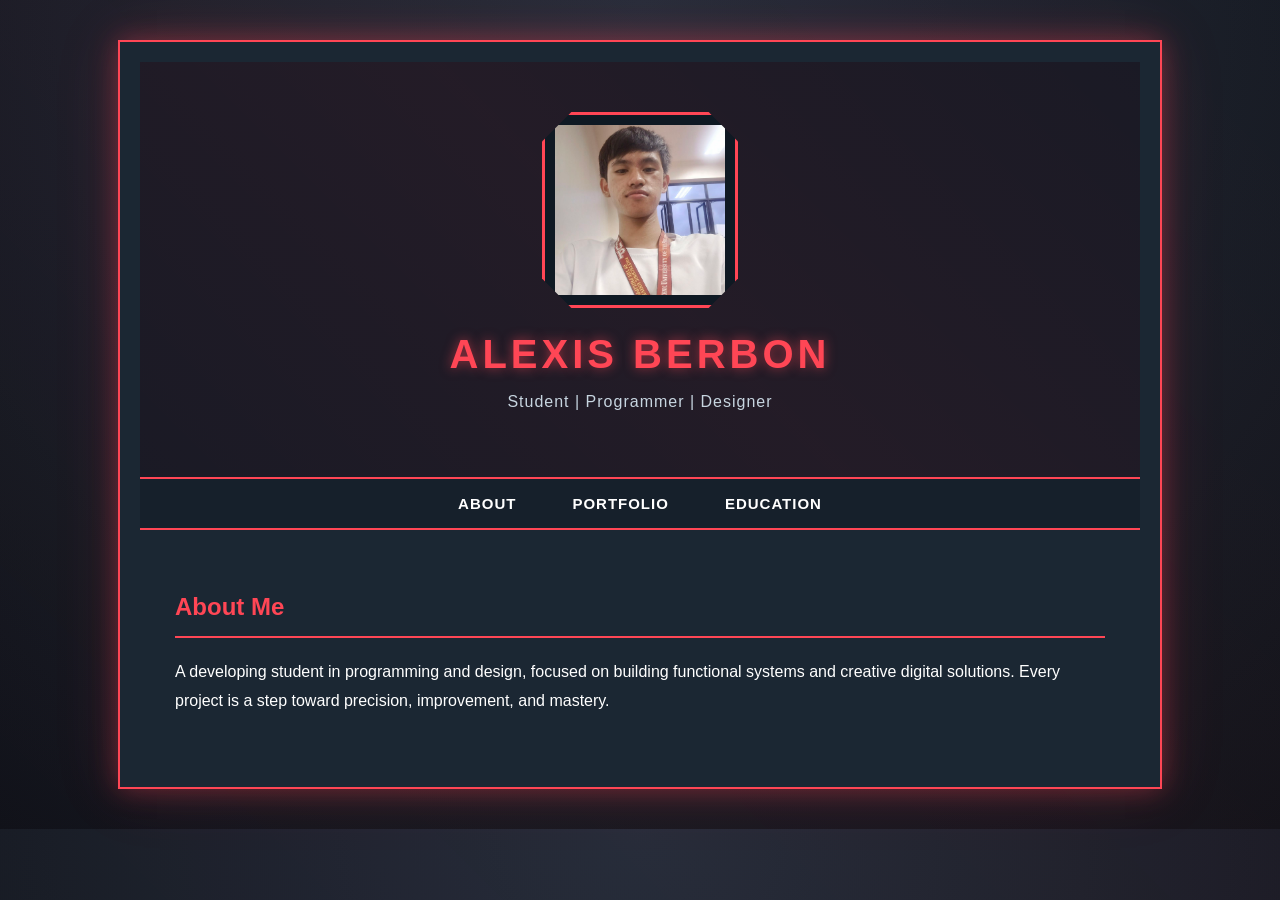
==== index.html @ 6db06ac8 "commit" ====
<!DOCTYPE html>
<html lang="en">

<head>
    <meta charset="UTF-8">
    <meta name="viewport" content="width=device-width, initial-scale=1">
    <title>Portfolio</title>
    <link rel="stylesheet" href="/css/style.css">
</head>

<body>

    <div class="container">

        <header>
            <img src="content/profile.jpg" alt="Profile Picture" class="profile-pic">
            <h1>Alexis Berbon</h1>
            <p>Student | Programmer | Designer</p>
        </header>

        <div class="tabs">
            <button onclick="showSection('about')">About</button>
            <button onclick="showSection('portfolio')">Portfolio</button>
            <button onclick="showSection('education')">Education</button>
        </div>

        <div id="about" class="section active">
            <h2>About Me</h2>
            <p>
                A developing student in programming and design,
                focused on building functional systems and creative digital solutions.
                Every project is a step toward precision, improvement, and mastery.
            </p>
        </div>

       <div id="portfolio" class="section">
<div id="portfolio">
    <h2>Portfolio</h2>

    <div class="card">
        <p>Current Project: Assignment 02</p>
        <a href="A02/index.html" class="portfolio-btn">View Project</a>
    </div> 

    <div class="card">
        <p>Current Project: Midterm</p>
        <a href="Midterm/index.html" class="portfolio-btn">View Project</a>
    </div>
</div>
        <div id="education" class="section">
            <h2>Education</h2>
            <p>
                Currently pursuing studies in Information Technology,
                developing technical knowledge in programming,
                systems design, and digital problem-solving through continuous academic training.
            </p>
        </div>

    </div>

    <script>
        function showSection(sectionId) {
            const sections = document.querySelectorAll('.section');
            sections.forEach(section => section.classList.remove('active'));
            document.getElementById(sectionId).classList.add('active');
        }
    </script>

</body>

</html>
---- css/style.css ----
/* Base Page */
body {
    margin: 0;
    background: radial-gradient(circle at top, #1f2c3a, #0b1118);
    font-family: Arial, sans-serif;
    color: white;
}

/* Animated Background Glow */
body::before {
    content: "";
    position: fixed;
    top: -50%;
    left: -50%;
    width: 200%;
    height: 200%;
    background: linear-gradient(
        45deg,
        transparent,
        rgba(255,70,85,0.05),
        transparent
    );
    animation: bgmove 15s linear infinite;
    z-index: -1;
}

@keyframes bgmove {
    0% { transform: rotate(0deg); }
    100% { transform: rotate(360deg); }
}

/* Main Container */
.container {
    width: 100%;
    max-width: 1000px;
    margin: 40px auto;
    padding: 20px;
    background: #1b2733;
    border: 2px solid #ff4655;
    box-shadow:
        0 0 25px rgba(255,70,85,0.35),
        0 0 60px rgba(255,70,85,0.15);
    position: relative;
}

/* Header */
header {
    text-align: center;
    padding: 50px 20px;
    background: #111823;
    border-bottom: 2px solid #ff4655;
    position: relative;
    overflow: hidden;
}

/* Animated Header Effect */
header::before {
    content: "";
    position: absolute;
    width: 200%;
    height: 200%;
    top: -50%;
    left: -50%;
    background: linear-gradient(
        45deg,
        transparent,
        rgba(255,70,85,0.08),
        transparent
    );
    animation: movebg 6s linear infinite;
}

@keyframes movebg {
    0% { transform: rotate(0deg); }
    100% { transform: rotate(360deg); }
}

/* Profile Image */
header img {
    width: 170px;
    height: 170px;
    object-fit: cover;
    padding: 10px;
    background: #0f1923;
    border: 3px solid #ff4655;
    box-shadow:
        0 0 20px rgba(255,70,85,0.7),
        0 0 40px rgba(255,70,85,0.35);
    clip-path: polygon(
        15% 0%, 85% 0%,
        100% 15%, 100% 85%,
        85% 100%, 15% 100%,
        0% 85%, 0% 15%
    );
    transition: 0.4s ease;
    position: relative;
    z-index: 2;
}

header img:hover {
    transform: scale(1.08);
    box-shadow:
        0 0 30px rgba(255,70,85,0.9),
        0 0 60px rgba(255,70,85,0.5);
}

/* Title */
header h1 {
    margin: 20px 0 8px;
    font-size: 2.5rem;
    letter-spacing: 4px;
    color: #ff4655;
    text-transform: uppercase;
    text-shadow: 0 0 12px rgba(255,70,85,0.6);
    position: relative;
    z-index: 2;
}

/* Subtitle */
header p {
    color: #c7d5e0;
    letter-spacing: 1px;
    font-size: 1rem;
    position: relative;
    z-index: 2;
}

/* Tabs */
.tabs {
    display: flex;
    justify-content: center;
    background: #16202b;
    border-bottom: 2px solid #ff4655;
}

.tabs button {
    background: none;
    border: none;
    color: white;
    padding: 16px 28px;
    cursor: pointer;
    font-size: 15px;
    text-transform: uppercase;
    letter-spacing: 1px;
    transition: 0.3s;
    position: relative;
}

.tabs button:hover {
    background: #ff4655;
    color: white;
}

/* Tab underline animation */
.tabs button::after {
    content: "";
    position: absolute;
    bottom: 0;
    left: 50%;
    width: 0%;
    height: 2px;
    background: white;
    transition: 0.3s;
}

.tabs button:hover::after {
    width: 100%;
    left: 0;
}

/* Sections */
.section {
    display: none;
    padding: 35px;
    line-height: 1.8;
}

.section.active {
    display: block;
}

/* Headings */
h2 {
    color: #ff4655;
    border-bottom: 2px solid #ff4655;
    padding-bottom: 8px;
    margin-bottom: 20px;
}

/* Lists */
ul {
    line-height: 2;
}

/* Cards */
.card {
    background: #16202b;
    border-left: 4px solid #ff4655;
    padding: 15px;
    margin-bottom: 15px;
    box-shadow: 0 0 12px rgba(255,70,85,0.15);
    transition: 0.3s;
}

.card:hover {
    transform: translateY(-3px);
    box-shadow: 0 0 18px rgba(255,70,85,0.35);
}

/* Buttons */
button {
    font-weight: bold;
}
/* Portfolio Link Button */
.portfolio-btn {
    display: inline-block;
    margin-top: 20px;
    padding: 12px 24px;
    background: #ff4655;
    color: white;
    text-decoration: none;
    text-transform: uppercase;
    font-weight: bold;
    letter-spacing: 2px;
    border: 1px solid white;
    transition: 0.3s;
}

.portfolio-btn:hover {
    background: #0f1923;
    color: #ff4655;
    box-shadow: 0 0 15px rgba(255,70,85,0.8);
}
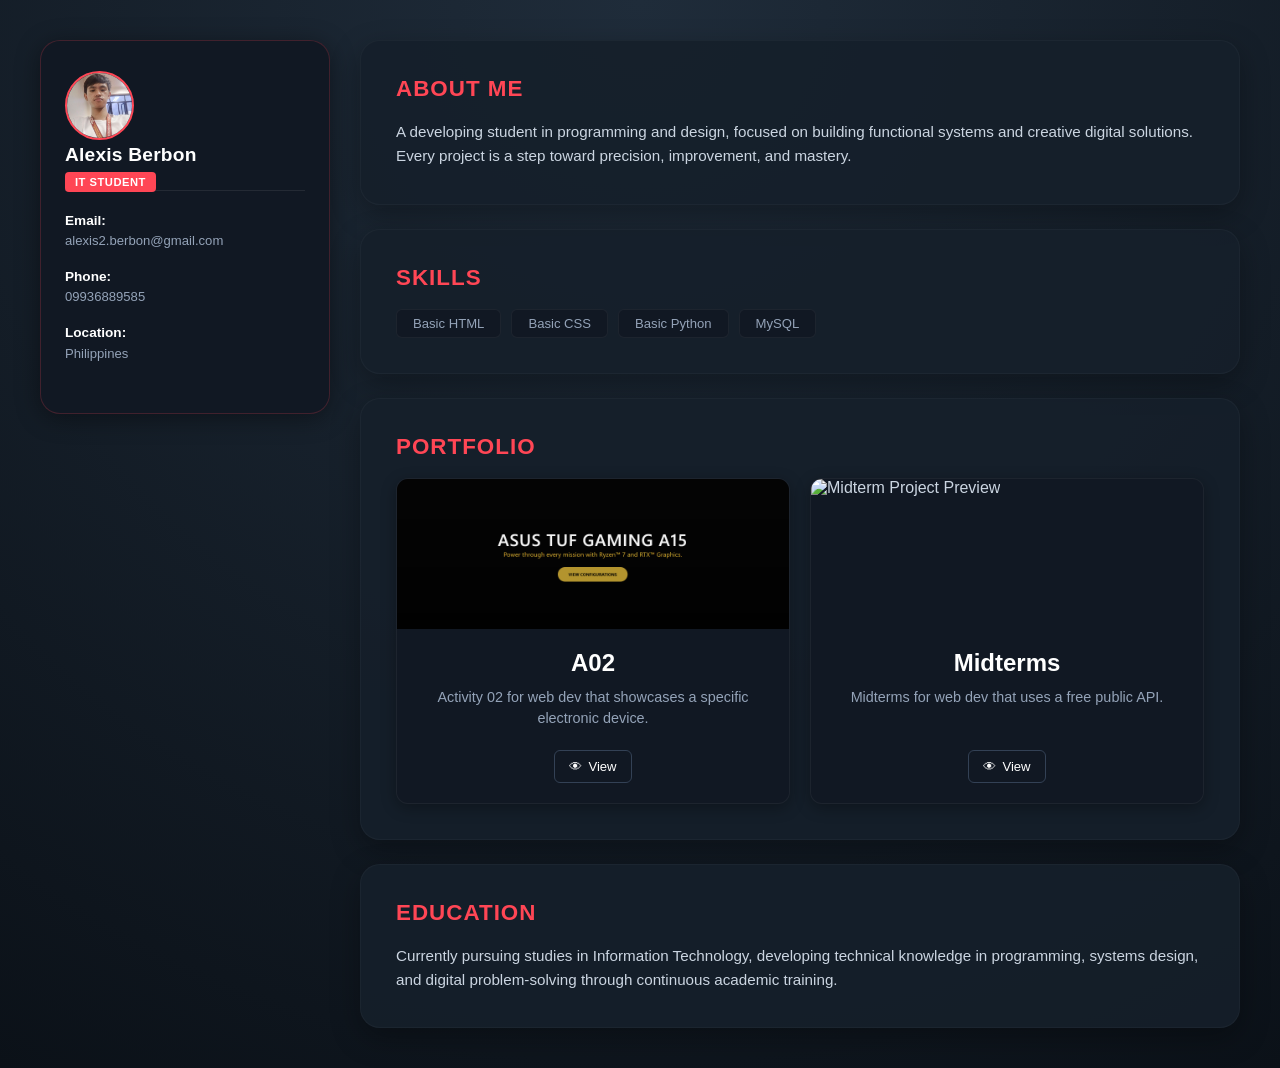
==== commit a09243a0: "update" ====
--- a/index.html
+++ b/index.html
@@ -4,8 +4,8 @@
 <head>
     <meta charset="UTF-8">
     <meta name="viewport" content="width=device-width, initial-scale=1">
-    <title>Portfolio</title>
-    <link rel="stylesheet" href="/css/style.css">
+    <title>Portfolio - Alexis Berbon</title>
+    <link rel="stylesheet" href="css/style.css">
 </head>
 
 <body>
@@ -14,58 +14,100 @@
 
         <header>
             <img src="content/profile.jpg" alt="Profile Picture" class="profile-pic">
-            <h1>Alexis Berbon</h1>
-            <p>Student | Programmer | Designer</p>
+
+            <div class="profile-details">
+                <h1>Alexis Berbon</h1>
+                <span class="badge">IT Student</span>
+
+                <div class="contact-info">
+                    <p><strong>Email:</strong><br>alexis2.berbon@gmail.com</p>
+                    <p><strong>Phone:</strong><br>09936889585</p>
+                    <p><strong>Location:</strong><br>Philippines</p>
+                </div>
+            </div>
         </header>
 
-        <div class="tabs">
-            <button onclick="showSection('about')">About</button>
-            <button onclick="showSection('portfolio')">Portfolio</button>
-            <button onclick="showSection('education')">Education</button>
-        </div>
+        <div class="main-content">
 
-        <div id="about" class="section active">
-            <h2>About Me</h2>
-            <p>
-                A developing student in programming and design,
-                focused on building functional systems and creative digital solutions.
-                Every project is a step toward precision, improvement, and mastery.
-            </p>
-        </div>
+            <div class="content-card">
+                <h2>About Me</h2>
+                <p>
+                    A developing student in programming and design,
+                    focused on building functional systems and creative digital solutions.
+                    Every project is a step toward precision, improvement, and mastery.
+                </p>
+            </div>
 
-       <div id="portfolio" class="section">
-<div id="portfolio">
-    <h2>Portfolio</h2>
+            <div class="content-card">
+                <h2>Skills</h2>
+                <div class="skills-container">
+                    <span class="skill-tag">Basic HTML</span>
+                    <span class="skill-tag">Basic CSS</span>
+                    <span class="skill-tag">Basic Python</span>
+                    <span class="skill-tag">MySQL</span>
+                </div>
+            </div>
 
-    <div class="card">
-        <p>Current Project: Assignment 02</p>
-        <a href="A02/index.html" class="portfolio-btn">View Project</a>
-    </div> 
+            <div class="content-card">
+                <h2>Portfolio</h2>
+                <!-- Make sure this class matches your CSS exactly -->
+                <div class="portfolio-grid">
 
-    <div class="card">
-        <p>Current Project: Midterm</p>
-        <a href="Midterm/index.html" class="portfolio-btn">View Project</a>
-    </div>
-</div>
-        <div id="education" class="section">
-            <h2>Education</h2>
-            <p>
-                Currently pursuing studies in Information Technology,
-                developing technical knowledge in programming,
-                systems design, and digital problem-solving through continuous academic training.
-            </p>
+                    <!-- CARD 1: ASSIGNMENT 02 -->
+                    <div class="project-card-v2">
+                        <div class="project-preview-wrap">
+                            <!-- Points to your ASUS TUF banner image -->
+                            <img src="content/project-image-banner a2-tuf-bg.png" alt="A02 Preview"
+                                class="project-preview-img">
+                        </div>
+
+                        <div class="project-details-v2">
+                            <h3>A02</h3>
+                            <p>Activity 02 for web dev that showcases a specific electronic device.</p>
+
+                            <div class="project-actions-v2">
+                                <a href="A02/index.html" class="action-btn-v2">
+                                    <span>👁</span> View
+                                </a>
+                            </div>
+                        </div>
+                    </div>
+
+                    <!-- CARD 2: MIDTERM PROJECT -->
+                    <div class="project-card-v2">
+                        <div class="project-preview-wrap">
+                            <!-- Points to your Anime Archive screenshot -->
+                            <img src="content/midterm-screenshot.png" alt="Midterm Project Preview"
+                                class="project-preview-img">
+                        </div>
+
+                        <div class="project-details-v2">
+                            <h3>Midterms</h3>
+                            <p>Midterms for web dev that uses a free public API.</p>
+
+                            <div class="project-actions-v2">
+                                <a href="Midterm/index.html" class="action-btn-v2">
+                                    <span>👁</span> View
+                                </a>
+                            </div>
+                        </div>
+                    </div>
+
+                </div>
+            </div>
+
+            <div class="content-card">
+                <h2>Education</h2>
+                <p>
+                    Currently pursuing studies in Information Technology,
+                    developing technical knowledge in programming,
+                    systems design, and digital problem-solving through continuous academic training.
+                </p>
+            </div>
+
         </div>
 
     </div>
+ </body>
 
-    <script>
-        function showSection(sectionId) {
-            const sections = document.querySelectorAll('.section');
-            sections.forEach(section => section.classList.remove('active'));
-            document.getElementById(sectionId).classList.add('active');
-        }
-    </script>
-
-</body>
-
-</html>
+</html>
--- a/css/style.css
+++ b/css/style.css
@@ -1,13 +1,20 @@
-/* Base Page */
+/* Base Page & Moving Valorant Theme Background */
 body {
     margin: 0;
-    background: radial-gradient(circle at top, #1f2c3a, #0b1118);
-    font-family: Arial, sans-serif;
-    color: white;
-}
-
-/* Animated Background Glow */
-body::before {
+    background: radial-gradient(circle at top, #1f2c3a, #0b1118); 
+    font-family: -apple-system, BlinkMacSystemFont, "Segoe UI", Roboto, Helvetica, Arial, sans-serif;
+    color: #cbd5e1;
+    min-height: 100vh;
+    display: flex;
+    align-items: flex-start;
+    justify-content: center;
+    padding: 40px 20px;
+    box-sizing: border-box;
+    position: relative;
+}
+
+/* Animated Background Glow Layer */
+.bg-animation {
     content: "";
     position: fixed;
     top: -50%;
@@ -17,11 +24,12 @@
     background: linear-gradient(
         45deg,
         transparent,
-        rgba(255,70,85,0.05),
+        rgba(255, 70, 85, 0.05),
         transparent
     );
     animation: bgmove 15s linear infinite;
     z-index: -1;
+    pointer-events: none;
 }
 
 @keyframes bgmove {
@@ -29,205 +37,253 @@
     100% { transform: rotate(360deg); }
 }
 
-/* Main Container */
+/* Flexbox Two-Column Page Frame */
 .container {
     width: 100%;
-    max-width: 1000px;
-    margin: 40px auto;
+    max-width: 1200px;
+    margin: 0 auto;
+    display: flex;
+    flex-direction: row;
+    gap: 30px;
+    box-sizing: border-box;
+    align-items: flex-start;
+    z-index: 1;
+}
+
+/* --- OPTION 1 DEFAULT DESIGN --- */
+
+/* Left Sidebar Box */
+header {
+    flex: 0 0 290px;
+    background-color: #111823;
+    color: white;
+    padding: 30px 24px;
+    border-radius: 20px;
+    border: 1px solid rgba(255, 70, 85, 0.2);
+    box-shadow: 0 4px 25px rgba(0, 0, 0, 0.4);
+    box-sizing: border-box;
+    transition: all 0.4s ease;
+}
+
+.profile-header-inline {
+    display: flex;
+    flex-direction: row;
+    align-items: center;
+    gap: 15px;
+    margin-bottom: 25px;
+}
+
+header .profile-pic {
+    width: 65px;
+    height: 65px;
+    border-radius: 50%;
+    object-fit: cover;
+    border: 2px solid #ff4655;
+    background-color: #1e293b;
+}
+
+.profile-title-area {
+    display: flex;
+    flex-direction: column;
+    align-items: flex-start;
+}
+
+header h1 {
+    font-size: 1.2rem;
+    margin: 0 0 6px 0;
+    font-weight: 600;
+    letter-spacing: 0.2px;
+}
+
+.badge {
+    background-color: #ff4655;
+    color: white;
+    font-size: 0.7rem;
+    padding: 4px 10px;
+    border-radius: 4px;
+    font-weight: 600;
+    text-transform: uppercase;
+    letter-spacing: 0.5px;
+}
+
+.contact-info {
+    border-top: 1px solid rgba(255, 255, 255, 0.08);
+    padding-top: 20px;
+    margin-bottom: 20px;
+}
+
+.contact-info p {
+    font-size: 0.82rem;
+    line-height: 1.5;
+    margin: 0 0 16px 0;
+    color: #94a3b8;
+}
+
+.contact-info strong {
+    color: #ffffff;
+    font-size: 0.85rem;
+}
+
+.contact-info a {
+    color: #94a3b8;
+    text-decoration: none;
+}
+
+.contact-info a:hover {
+    color: #ff4655;
+}
+
+/* Theme Switch Utility Button */
+.theme-toggle-btn {
+    width: 100%;
+    padding: 10px;
+    background: transparent;
+    border: 1px solid #ff4655;
+    color: #ff4655;
+    border-radius: 8px;
+    cursor: pointer;
+    font-weight: 600;
+    font-size: 0.8rem;
+    text-transform: uppercase;
+    letter-spacing: 0.5px;
+    transition: all 0.3s ease;
+}
+
+.theme-toggle-btn:hover {
+    background: #ff4655;
+    color: #ffffff;
+    box-shadow: 0 0 10px rgba(255, 70, 85, 0.4);
+}
+
+/* Right Content Structure */
+.main-content {
+    flex: 1;
+    display: flex;
+    flex-direction: column;
+    gap: 24px;
+}
+
+.content-card {
+    background-color: rgba(22, 32, 43, 0.9);
+    padding: 35px;
+    border-radius: 20px;
+    border: 1px solid rgba(255, 255, 255, 0.03);
+    box-shadow: 0 10px 30px rgba(0, 0, 0, 0.3);
+    transition: all 0.4s ease;
+}
+
+.content-card h2 {
+    color: #ff4655;
+    font-size: 1.4rem;
+    text-transform: uppercase;
+    font-weight: 700;
+    letter-spacing: 1px;
+    margin-top: 0;
+    margin-bottom: 18px;
+}
+
+.content-card p {
+    font-size: 0.95rem;
+    line-height: 1.6;
+    color: #cbd5e1;
+    margin: 0;
+}
+
+.skills-container {
+    display: flex;
+    flex-wrap: wrap;
+    gap: 10px;
+}
+
+.skill-tag {
+    background-color: #111823;
+    color: #94a3b8;
+    border: 1px solid rgba(255, 255, 255, 0.05);
+    font-size: 0.82rem;
+    padding: 6px 16px;
+    border-radius: 6px;
+    font-weight: 500;
+}
+
+/* This forces the two cards to sit side-by-side cleanly */
+.portfolio-grid {
+    display: grid;
+    grid-template-columns: repeat(auto-fit, minmax(280px, 1fr));
+    gap: 20px;
+    margin-top: 15px;
+    width: 100%;
+}
+
+/* New Card Layout Structure */
+.project-card-v2 {
+    background-color: #111823; /* Dark background to match your sidebar */
+    border-radius: 12px;
+    overflow: hidden;
+    display: flex;
+    flex-direction: column;
+    border: 1px solid rgba(255, 255, 255, 0.05);
+    box-shadow: 0 4px 15px rgba(0, 0, 0, 0.3);
+}
+
+/* Image Wrapper */
+.project-preview-wrap {
+    width: 100%;
+    height: 150px;
+    overflow: hidden;
+}
+
+.project-preview-img {
+    width: 100%;
+    height: 100%;
+    object-fit: cover;
+}
+
+/* Details and Spacing */
+.project-details-v2 {
     padding: 20px;
-    background: #1b2733;
-    border: 2px solid #ff4655;
-    box-shadow:
-        0 0 25px rgba(255,70,85,0.35),
-        0 0 60px rgba(255,70,85,0.15);
-    position: relative;
-}
-
-/* Header */
-header {
     text-align: center;
-    padding: 50px 20px;
-    background: #111823;
-    border-bottom: 2px solid #ff4655;
-    position: relative;
-    overflow: hidden;
-}
-
-/* Animated Header Effect */
-header::before {
-    content: "";
-    position: absolute;
-    width: 200%;
-    height: 200%;
-    top: -50%;
-    left: -50%;
-    background: linear-gradient(
-        45deg,
-        transparent,
-        rgba(255,70,85,0.08),
-        transparent
-    );
-    animation: movebg 6s linear infinite;
-}
-
-@keyframes movebg {
-    0% { transform: rotate(0deg); }
-    100% { transform: rotate(360deg); }
-}
-
-/* Profile Image */
-header img {
-    width: 170px;
-    height: 170px;
-    object-fit: cover;
-    padding: 10px;
-    background: #0f1923;
-    border: 3px solid #ff4655;
-    box-shadow:
-        0 0 20px rgba(255,70,85,0.7),
-        0 0 40px rgba(255,70,85,0.35);
-    clip-path: polygon(
-        15% 0%, 85% 0%,
-        100% 15%, 100% 85%,
-        85% 100%, 15% 100%,
-        0% 85%, 0% 15%
-    );
-    transition: 0.4s ease;
-    position: relative;
-    z-index: 2;
-}
-
-header img:hover {
-    transform: scale(1.08);
-    box-shadow:
-        0 0 30px rgba(255,70,85,0.9),
-        0 0 60px rgba(255,70,85,0.5);
-}
-
-/* Title */
-header h1 {
-    margin: 20px 0 8px;
-    font-size: 2.5rem;
-    letter-spacing: 4px;
-    color: #ff4655;
-    text-transform: uppercase;
-    text-shadow: 0 0 12px rgba(255,70,85,0.6);
-    position: relative;
-    z-index: 2;
-}
-
-/* Subtitle */
-header p {
-    color: #c7d5e0;
-    letter-spacing: 1px;
-    font-size: 1rem;
-    position: relative;
-    z-index: 2;
-}
-
-/* Tabs */
-.tabs {
+    display: flex;
+    flex-direction: column;
+    flex-grow: 1;
+}
+
+.project-details-v2 h3 {
+    font-size: 1.5rem;
+    color: #ffffff;
+    margin: 0 0 10px 0;
+}
+
+.project-details-v2 p {
+    font-size: 0.9rem;
+    color: #94a3b8;
+    line-height: 1.5;
+    margin: 0 0 20px 0;
+    flex-grow: 1;
+}
+
+
+.project-actions-v2 {
     display: flex;
     justify-content: center;
-    background: #16202b;
-    border-bottom: 2px solid #ff4655;
-}
-
-.tabs button {
-    background: none;
-    border: none;
-    color: white;
-    padding: 16px 28px;
-    cursor: pointer;
-    font-size: 15px;
-    text-transform: uppercase;
-    letter-spacing: 1px;
-    transition: 0.3s;
-    position: relative;
-}
-
-.tabs button:hover {
-    background: #ff4655;
-    color: white;
-}
-
-/* Tab underline animation */
-.tabs button::after {
-    content: "";
-    position: absolute;
-    bottom: 0;
-    left: 50%;
-    width: 0%;
-    height: 2px;
-    background: white;
-    transition: 0.3s;
-}
-
-.tabs button:hover::after {
-    width: 100%;
-    left: 0;
-}
-
-/* Sections */
-.section {
-    display: none;
-    padding: 35px;
-    line-height: 1.8;
-}
-
-.section.active {
-    display: block;
-}
-
-/* Headings */
-h2 {
-    color: #ff4655;
-    border-bottom: 2px solid #ff4655;
-    padding-bottom: 8px;
-    margin-bottom: 20px;
-}
-
-/* Lists */
-ul {
-    line-height: 2;
-}
-
-/* Cards */
-.card {
-    background: #16202b;
-    border-left: 4px solid #ff4655;
-    padding: 15px;
-    margin-bottom: 15px;
-    box-shadow: 0 0 12px rgba(255,70,85,0.15);
-    transition: 0.3s;
-}
-
-.card:hover {
-    transform: translateY(-3px);
-    box-shadow: 0 0 18px rgba(255,70,85,0.35);
-}
-
-/* Buttons */
-button {
-    font-weight: bold;
-}
-/* Portfolio Link Button */
-.portfolio-btn {
-    display: inline-block;
-    margin-top: 20px;
-    padding: 12px 24px;
-    background: #ff4655;
-    color: white;
+    gap: 10px;
+}
+
+
+.action-btn-v2 {
+    display: inline-flex;
+    align-items: center;
+    gap: 6px;
     text-decoration: none;
-    text-transform: uppercase;
-    font-weight: bold;
-    letter-spacing: 2px;
-    border: 1px solid white;
-    transition: 0.3s;
-}
-
-.portfolio-btn:hover {
-    background: #0f1923;
-    color: #ff4655;
-    box-shadow: 0 0 15px rgba(255,70,85,0.8);
-}
+    font-size: 0.82rem;
+    font-weight: 500;
+    color: #ffffff;
+    border: 1px solid #334155;
+    padding: 8px 14px;
+    border-radius: 6px;
+    transition: background-color 0.2s;
+}
+
+.action-btn-v2:hover {
+    background-color: rgba(255, 255, 255, 0.05);
+    border-color: #ff4655; /* Highlights red on hover */
+}
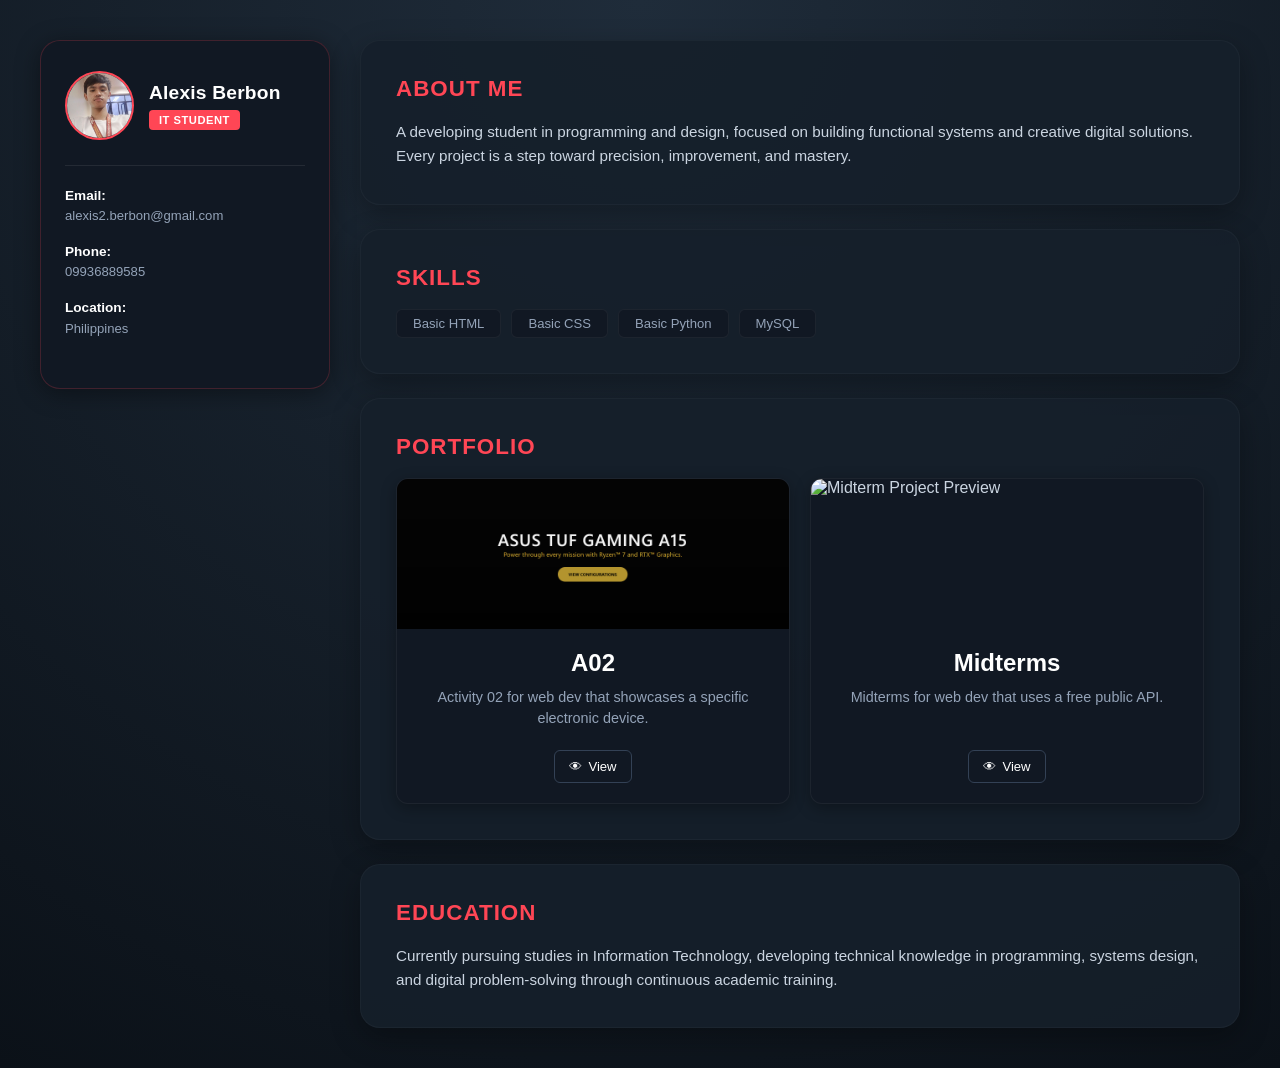
==== commit aeaf529b: "update" ====
--- a/index.html
+++ b/index.html
@@ -1,29 +1,30 @@
 <!DOCTYPE html>
 <html lang="en">
-
 <head>
     <meta charset="UTF-8">
     <meta name="viewport" content="width=device-width, initial-scale=1">
     <title>Portfolio - Alexis Berbon</title>
     <link rel="stylesheet" href="css/style.css">
 </head>
-
 <body>
 
     <div class="container">
 
         <header>
-            <img src="content/profile.jpg" alt="Profile Picture" class="profile-pic">
+      
+            <div class="profile-header-inline">
+                <img src="content/profile.jpg" alt="Profile Picture" class="profile-pic">
+                
+                <div class="profile-title-area">
+                    <h1>Alexis Berbon</h1>
+                    <span class="badge">IT Student</span>
+                </div>
+            </div>
 
-            <div class="profile-details">
-                <h1>Alexis Berbon</h1>
-                <span class="badge">IT Student</span>
-
-                <div class="contact-info">
-                    <p><strong>Email:</strong><br>alexis2.berbon@gmail.com</p>
-                    <p><strong>Phone:</strong><br>09936889585</p>
-                    <p><strong>Location:</strong><br>Philippines</p>
-                </div>
+            <div class="contact-info">
+                <p><strong>Email:</strong><br><a href="mailto:alexis2.berbon@gmail.com">alexis2.berbon@gmail.com</a></p>
+                <p><strong>Phone:</strong><br>09936889585</p>
+                <p><strong>Location:</strong><br>Philippines</p>
             </div>
         </header>
 
@@ -50,15 +51,11 @@
 
             <div class="content-card">
                 <h2>Portfolio</h2>
-                <!-- Make sure this class matches your CSS exactly -->
                 <div class="portfolio-grid">
 
-                    <!-- CARD 1: ASSIGNMENT 02 -->
                     <div class="project-card-v2">
                         <div class="project-preview-wrap">
-                            <!-- Points to your ASUS TUF banner image -->
-                            <img src="content/project-image-banner a2-tuf-bg.png" alt="A02 Preview"
-                                class="project-preview-img">
+                            <img src="content/tuf-banner.png" alt="A02 Preview" class="project-preview-img">
                         </div>
 
                         <div class="project-details-v2">
@@ -73,12 +70,10 @@
                         </div>
                     </div>
 
-                    <!-- CARD 2: MIDTERM PROJECT -->
+    
                     <div class="project-card-v2">
                         <div class="project-preview-wrap">
-                            <!-- Points to your Anime Archive screenshot -->
-                            <img src="content/midterm-screenshot.png" alt="Midterm Project Preview"
-                                class="project-preview-img">
+                            <img src="content/midterm-screenshot.png" alt="Midterm Project Preview" class="project-preview-img">
                         </div>
 
                         <div class="project-details-v2">
@@ -108,6 +103,5 @@
         </div>
 
     </div>
- </body>
-
+</body>
 </html>
--- a/css/style.css
+++ b/css/style.css
@@ -133,29 +133,6 @@
     color: #ff4655;
 }
 
-/* Theme Switch Utility Button */
-.theme-toggle-btn {
-    width: 100%;
-    padding: 10px;
-    background: transparent;
-    border: 1px solid #ff4655;
-    color: #ff4655;
-    border-radius: 8px;
-    cursor: pointer;
-    font-weight: 600;
-    font-size: 0.8rem;
-    text-transform: uppercase;
-    letter-spacing: 0.5px;
-    transition: all 0.3s ease;
-}
-
-.theme-toggle-btn:hover {
-    background: #ff4655;
-    color: #ffffff;
-    box-shadow: 0 0 10px rgba(255, 70, 85, 0.4);
-}
-
-/* Right Content Structure */
 .main-content {
     flex: 1;
     display: flex;
@@ -205,7 +182,6 @@
     font-weight: 500;
 }
 
-/* This forces the two cards to sit side-by-side cleanly */
 .portfolio-grid {
     display: grid;
     grid-template-columns: repeat(auto-fit, minmax(280px, 1fr));
@@ -214,7 +190,6 @@
     width: 100%;
 }
 
-/* New Card Layout Structure */
 .project-card-v2 {
     background-color: #111823; /* Dark background to match your sidebar */
     border-radius: 12px;
@@ -225,7 +200,7 @@
     box-shadow: 0 4px 15px rgba(0, 0, 0, 0.3);
 }
 
-/* Image Wrapper */
+
 .project-preview-wrap {
     width: 100%;
     height: 150px;
@@ -238,7 +213,6 @@
     object-fit: cover;
 }
 
-/* Details and Spacing */
 .project-details-v2 {
     padding: 20px;
     text-align: center;
@@ -285,5 +259,5 @@
 
 .action-btn-v2:hover {
     background-color: rgba(255, 255, 255, 0.05);
-    border-color: #ff4655; /* Highlights red on hover */
-}
+    border-color: #ff4655; 
+}
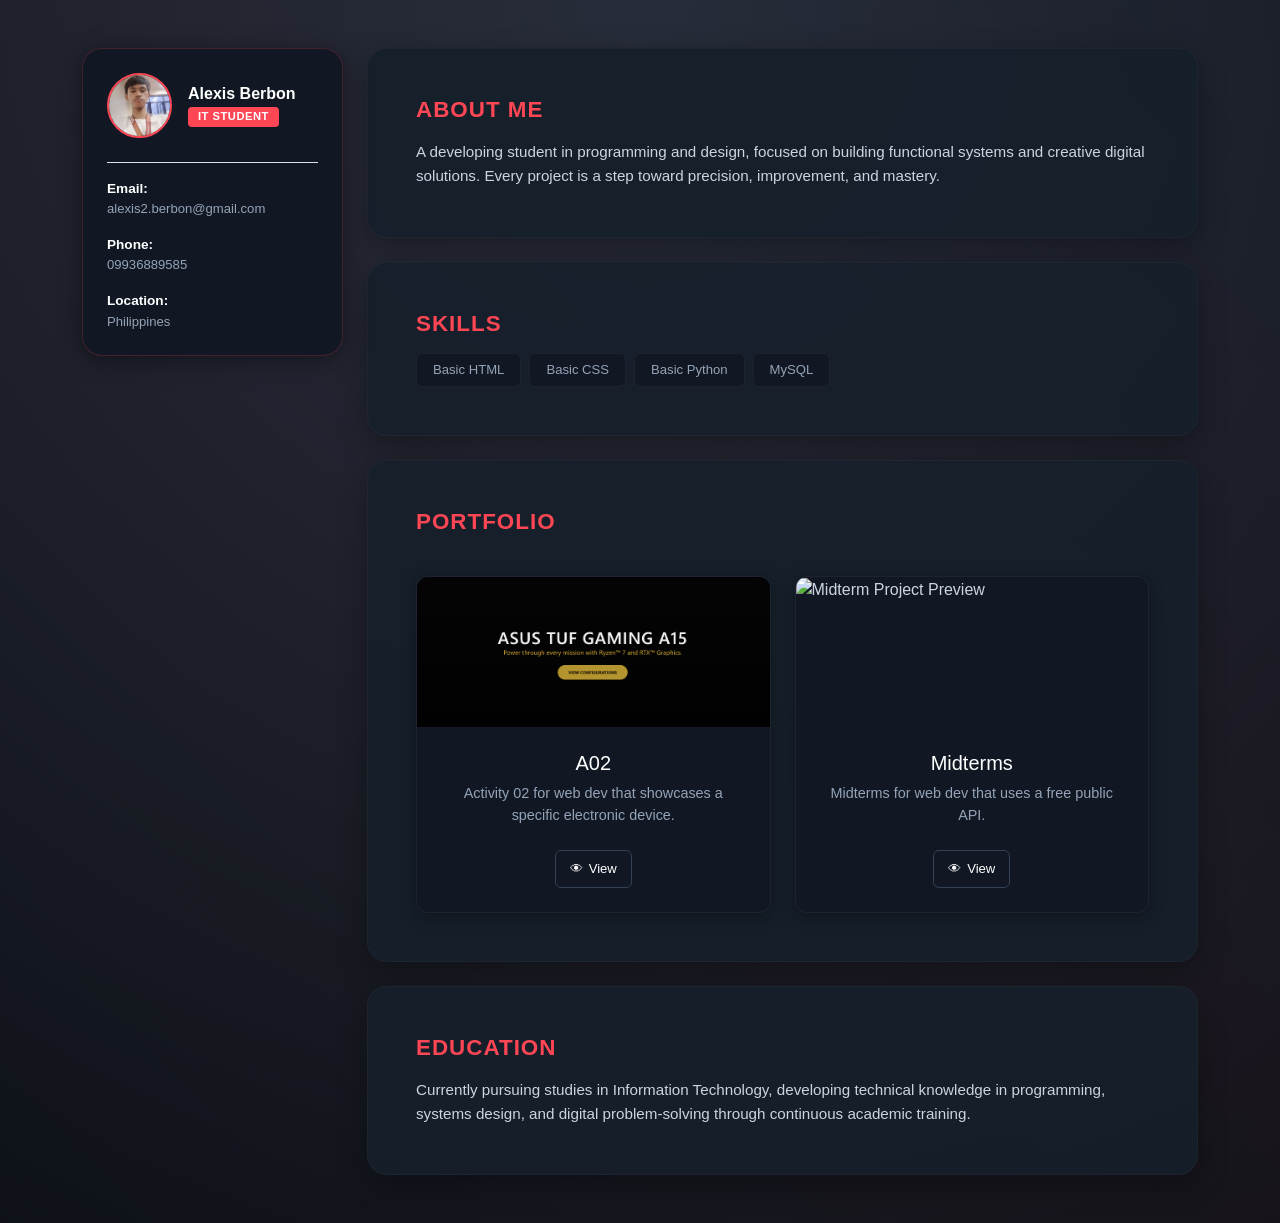
==== commit c387112b: "update" ====
--- a/index.html
+++ b/index.html
@@ -4,104 +4,123 @@
     <meta charset="UTF-8">
     <meta name="viewport" content="width=device-width, initial-scale=1">
     <title>Portfolio - Alexis Berbon</title>
+
+    <!-- Bootstrap 5 CSS CDN -->
+    <link href="https://cdn.jsdelivr.net/npm/bootstrap@5.3.3/dist/css/bootstrap.min.css" rel="stylesheet">
     <link rel="stylesheet" href="css/style.css">
 </head>
 <body>
 
-    <div class="container">
+    <div class="bg-animation"></div>
 
-        <header>
-      
-            <div class="profile-header-inline">
-                <img src="content/profile.jpg" alt="Profile Picture" class="profile-pic">
-                
-                <div class="profile-title-area">
-                    <h1>Alexis Berbon</h1>
-                    <span class="badge">IT Student</span>
-                </div>
-            </div>
+    <div class="container py-5">
+        <div class="row g-4 align-items-start">
 
-            <div class="contact-info">
-                <p><strong>Email:</strong><br><a href="mailto:alexis2.berbon@gmail.com">alexis2.berbon@gmail.com</a></p>
-                <p><strong>Phone:</strong><br>09936889585</p>
-                <p><strong>Location:</strong><br>Philippines</p>
-            </div>
-        </header>
-
-        <div class="main-content">
-
-            <div class="content-card">
-                <h2>About Me</h2>
-                <p>
-                    A developing student in programming and design,
-                    focused on building functional systems and creative digital solutions.
-                    Every project is a step toward precision, improvement, and mastery.
-                </p>
-            </div>
-
-            <div class="content-card">
-                <h2>Skills</h2>
-                <div class="skills-container">
-                    <span class="skill-tag">Basic HTML</span>
-                    <span class="skill-tag">Basic CSS</span>
-                    <span class="skill-tag">Basic Python</span>
-                    <span class="skill-tag">MySQL</span>
-                </div>
-            </div>
-
-            <div class="content-card">
-                <h2>Portfolio</h2>
-                <div class="portfolio-grid">
-
-                    <div class="project-card-v2">
-                        <div class="project-preview-wrap">
-                            <img src="content/tuf-banner.png" alt="A02 Preview" class="project-preview-img">
-                        </div>
-
-                        <div class="project-details-v2">
-                            <h3>A02</h3>
-                            <p>Activity 02 for web dev that showcases a specific electronic device.</p>
-
-                            <div class="project-actions-v2">
-                                <a href="A02/index.html" class="action-btn-v2">
-                                    <span>👁</span> View
-                                </a>
-                            </div>
+            <!-- Sidebar / Header Column -->
+            <div class="col-lg-3 col-12">
+                <header class="profile-card p-4">
+                    <div class="profile-header-inline d-flex align-items-center gap-3 mb-4">
+                        <img src="content/profile.jpg" alt="Profile Picture" class="profile-pic">
+                        <div class="profile-title-area d-flex flex-column align-items-start">
+                            <h1 class="h6 mb-1 text-white fw-semibold">Alexis Berbon</h1>
+                            <span class="badge">IT Student</span>
                         </div>
                     </div>
 
-    
-                    <div class="project-card-v2">
-                        <div class="project-preview-wrap">
-                            <img src="content/midterm-screenshot.png" alt="Midterm Project Preview" class="project-preview-img">
-                        </div>
-
-                        <div class="project-details-v2">
-                            <h3>Midterms</h3>
-                            <p>Midterms for web dev that uses a free public API.</p>
-
-                            <div class="project-actions-v2">
-                                <a href="Midterm/index.html" class="action-btn-v2">
-                                    <span>👁</span> View
-                                </a>
-                            </div>
-                        </div>
+                    <div class="contact-info border-top pt-3">
+                        <p class="mb-3"><strong>Email:</strong><br><a href="mailto:alexis2.berbon@gmail.com">alexis2.berbon@gmail.com</a></p>
+                        <p class="mb-3"><strong>Phone:</strong><br>09936889585</p>
+                        <p class="mb-0"><strong>Location:</strong><br>Philippines</p>
                     </div>
-
-                </div>
+                </header>
             </div>
 
-            <div class="content-card">
-                <h2>Education</h2>
-                <p>
-                    Currently pursuing studies in Information Technology,
-                    developing technical knowledge in programming,
-                    systems design, and digital problem-solving through continuous academic training.
-                </p>
+            <!-- Main Content Column -->
+            <div class="col-lg-9 col-12">
+                <main class="main-content d-flex flex-column gap-4">
+
+                    <!-- About Me -->
+                    <section class="content-card p-4 p-md-5">
+                        <h2 class="h5 mb-3">About Me</h2>
+                        <p class="mb-0">
+                            A developing student in programming and design,
+                            focused on building functional systems and creative digital solutions.
+                            Every project is a step toward precision, improvement, and mastery.
+                        </p>
+                    </section>
+
+                    <!-- Skills -->
+                    <section class="content-card p-4 p-md-5">
+                        <h2 class="h5 mb-3">Skills</h2>
+                        <div class="skills-container d-flex flex-wrap gap-2">
+                            <span class="skill-tag">Basic HTML</span>
+                            <span class="skill-tag">Basic CSS</span>
+                            <span class="skill-tag">Basic Python</span>
+                            <span class="skill-tag">MySQL</span>
+                        </div>
+                    </section>
+
+                    <!-- Portfolio -->
+                    <section class="content-card p-4 p-md-5">
+                        <h2 class="h5 mb-3">Portfolio</h2>
+                        <div class="row g-4 mt-1">
+
+                            <!-- Project A02 -->
+                            <div class="col-md-6 col-12">
+                                <article class="project-card-v2 h-100 d-flex flex-column">
+                                    <div class="project-preview-wrap">
+                                        <img src="content/tuf-banner.png" alt="A02 Preview" class="project-preview-img">
+                                    </div>
+                                    <div class="project-details-v2 p-4 text-center d-flex flex-column flex-grow-1">
+                                        <h3 class="h5 text-white mb-2">A02</h3>
+                                        <p class="mb-4">Activity 02 for web dev that showcases a specific electronic device.</p>
+                                        <div class="project-actions-v2 mt-auto">
+                                            <a href="A02/index.html" class="action-btn-v2">
+                                                <span>👁</span> View
+                                            </a>
+                                        </div>
+                                    </div>
+                                </article>
+                            </div>
+
+                            <!-- Project Midterms -->
+                            <div class="col-md-6 col-12">
+                                <article class="project-card-v2 h-100 d-flex flex-column">
+                                    <div class="project-preview-wrap">
+                                        <img src="content/midterm-screenshot.png" alt="Midterm Project Preview" class="project-preview-img">
+                                    </div>
+                                    <div class="project-details-v2 p-4 text-center d-flex flex-column flex-grow-1">
+                                        <h3 class="h5 text-white mb-2">Midterms</h3>
+                                        <p class="mb-4">Midterms for web dev that uses a free public API.</p>
+                                        <div class="project-actions-v2 mt-auto">
+                                            <a href="Midterm/index.html" class="action-btn-v2">
+                                                <span>👁</span> View
+                                            </a>
+                                        </div>
+                                    </div>
+                                </article>
+                            </div>
+
+                        </div>
+                    </section>
+
+                    <!-- Education -->
+                    <section class="content-card p-4 p-md-5">
+                        <h2 class="h5 mb-3">Education</h2>
+                        <p class="mb-0">
+                            Currently pursuing studies in Information Technology,
+                            developing technical knowledge in programming,
+                            systems design, and digital problem-solving through continuous academic training.
+                        </p>
+                    </section>
+
+                </main>
             </div>
 
         </div>
+    </div>
 
-    </div>
+    <!-- Bootstrap 5 JS Bundle CDN -->
+    <script src="https://cdn.jsdelivr.net/npm/bootstrap@5.3.3/dist/js/bootstrap.bundle.min.js"></script>
 </body>
 </html>
--- a/css/style.css
+++ b/css/style.css
@@ -1,21 +1,16 @@
-/* Base Page & Moving Valorant Theme Background */
+/* Base Page & Background */
 body {
     margin: 0;
     background: radial-gradient(circle at top, #1f2c3a, #0b1118); 
     font-family: -apple-system, BlinkMacSystemFont, "Segoe UI", Roboto, Helvetica, Arial, sans-serif;
     color: #cbd5e1;
     min-height: 100vh;
-    display: flex;
-    align-items: flex-start;
-    justify-content: center;
-    padding: 40px 20px;
     box-sizing: border-box;
     position: relative;
 }
 
 /* Animated Background Glow Layer */
 .bg-animation {
-    content: "";
     position: fixed;
     top: -50%;
     left: -50%;
@@ -37,62 +32,26 @@
     100% { transform: rotate(360deg); }
 }
 
-/* Flexbox Two-Column Page Frame */
-.container {
-    width: 100%;
-    max-width: 1200px;
-    margin: 0 auto;
-    display: flex;
-    flex-direction: row;
-    gap: 30px;
-    box-sizing: border-box;
-    align-items: flex-start;
-    z-index: 1;
-}
-
-/* --- OPTION 1 DEFAULT DESIGN --- */
-
 /* Left Sidebar Box */
-header {
-    flex: 0 0 290px;
+.profile-card {
     background-color: #111823;
     color: white;
-    padding: 30px 24px;
     border-radius: 20px;
     border: 1px solid rgba(255, 70, 85, 0.2);
     box-shadow: 0 4px 25px rgba(0, 0, 0, 0.4);
     box-sizing: border-box;
-    transition: all 0.4s ease;
+    position: sticky;
+    top: 40px;
 }
 
-.profile-header-inline {
-    display: flex;
-    flex-direction: row;
-    align-items: center;
-    gap: 15px;
-    margin-bottom: 25px;
-}
-
-header .profile-pic {
+.profile-pic {
     width: 65px;
     height: 65px;
     border-radius: 50%;
     object-fit: cover;
     border: 2px solid #ff4655;
     background-color: #1e293b;
-}
-
-.profile-title-area {
-    display: flex;
-    flex-direction: column;
-    align-items: flex-start;
-}
-
-header h1 {
-    font-size: 1.2rem;
-    margin: 0 0 6px 0;
-    font-weight: 600;
-    letter-spacing: 0.2px;
+    flex-shrink: 0;
 }
 
 .badge {
@@ -108,14 +67,11 @@
 
 .contact-info {
     border-top: 1px solid rgba(255, 255, 255, 0.08);
-    padding-top: 20px;
-    margin-bottom: 20px;
 }
 
 .contact-info p {
     font-size: 0.82rem;
     line-height: 1.5;
-    margin: 0 0 16px 0;
     color: #94a3b8;
 }
 
@@ -133,20 +89,12 @@
     color: #ff4655;
 }
 
-.main-content {
-    flex: 1;
-    display: flex;
-    flex-direction: column;
-    gap: 24px;
-}
-
+/* Main Content Cards */
 .content-card {
     background-color: rgba(22, 32, 43, 0.9);
-    padding: 35px;
     border-radius: 20px;
     border: 1px solid rgba(255, 255, 255, 0.03);
     box-shadow: 0 10px 30px rgba(0, 0, 0, 0.3);
-    transition: all 0.4s ease;
 }
 
 .content-card h2 {
@@ -155,23 +103,15 @@
     text-transform: uppercase;
     font-weight: 700;
     letter-spacing: 1px;
-    margin-top: 0;
-    margin-bottom: 18px;
 }
 
 .content-card p {
     font-size: 0.95rem;
     line-height: 1.6;
     color: #cbd5e1;
-    margin: 0;
 }
 
-.skills-container {
-    display: flex;
-    flex-wrap: wrap;
-    gap: 10px;
-}
-
+/* Skills Tags */
 .skill-tag {
     background-color: #111823;
     color: #94a3b8;
@@ -182,24 +122,14 @@
     font-weight: 500;
 }
 
-.portfolio-grid {
-    display: grid;
-    grid-template-columns: repeat(auto-fit, minmax(280px, 1fr));
-    gap: 20px;
-    margin-top: 15px;
-    width: 100%;
-}
-
+/* Project Cards */
 .project-card-v2 {
-    background-color: #111823; /* Dark background to match your sidebar */
+    background-color: #111823;
     border-radius: 12px;
     overflow: hidden;
-    display: flex;
-    flex-direction: column;
     border: 1px solid rgba(255, 255, 255, 0.05);
     box-shadow: 0 4px 15px rgba(0, 0, 0, 0.3);
 }
-
 
 .project-preview-wrap {
     width: 100%;
@@ -213,35 +143,11 @@
     object-fit: cover;
 }
 
-.project-details-v2 {
-    padding: 20px;
-    text-align: center;
-    display: flex;
-    flex-direction: column;
-    flex-grow: 1;
-}
-
-.project-details-v2 h3 {
-    font-size: 1.5rem;
-    color: #ffffff;
-    margin: 0 0 10px 0;
-}
-
 .project-details-v2 p {
     font-size: 0.9rem;
     color: #94a3b8;
     line-height: 1.5;
-    margin: 0 0 20px 0;
-    flex-grow: 1;
 }
-
-
-.project-actions-v2 {
-    display: flex;
-    justify-content: center;
-    gap: 10px;
-}
-
 
 .action-btn-v2 {
     display: inline-flex;
@@ -254,10 +160,11 @@
     border: 1px solid #334155;
     padding: 8px 14px;
     border-radius: 6px;
-    transition: background-color 0.2s;
+    transition: background-color 0.2s, border-color 0.2s;
 }
 
 .action-btn-v2:hover {
     background-color: rgba(255, 255, 255, 0.05);
     border-color: #ff4655; 
-}
+    color: #ffffff;
+}
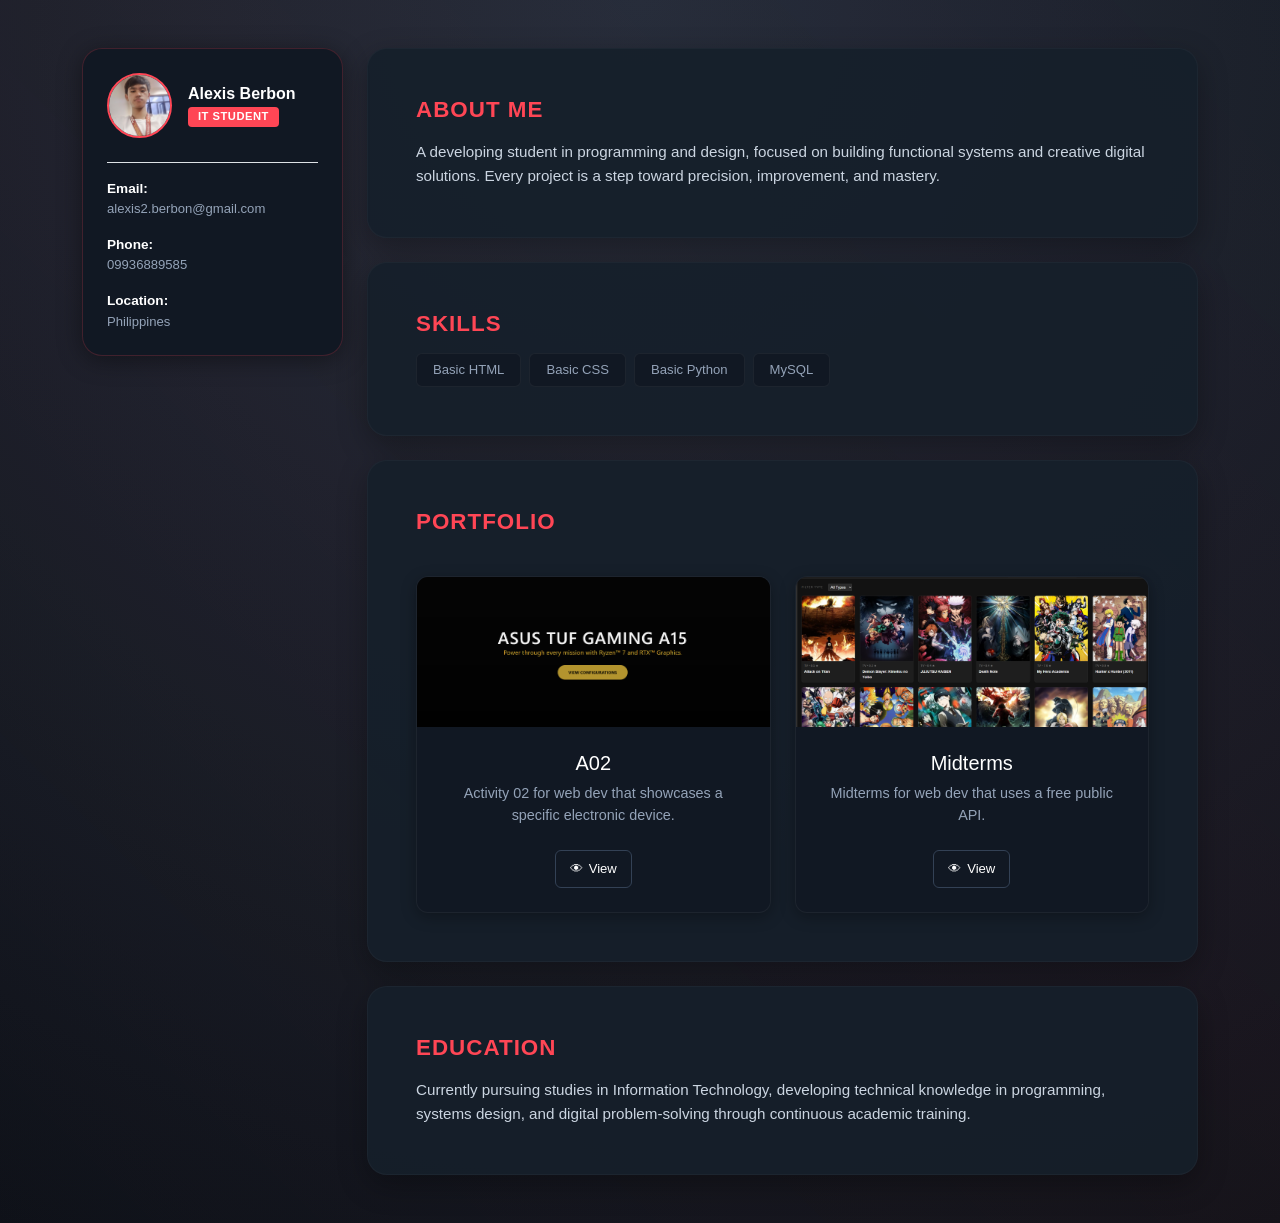
==== commit bfb14309: "update" ====
--- a/index.html
+++ b/index.html
@@ -87,7 +87,7 @@
                             <div class="col-md-6 col-12">
                                 <article class="project-card-v2 h-100 d-flex flex-column">
                                     <div class="project-preview-wrap">
-                                        <img src="content/midterm-screenshot.png" alt="Midterm Project Preview" class="project-preview-img">
+                                        <img src="content/anime.png" alt="Midterm Project Preview" class="project-preview-img">
                                     </div>
                                     <div class="project-details-v2 p-4 text-center d-flex flex-column flex-grow-1">
                                         <h3 class="h5 text-white mb-2">Midterms</h3>
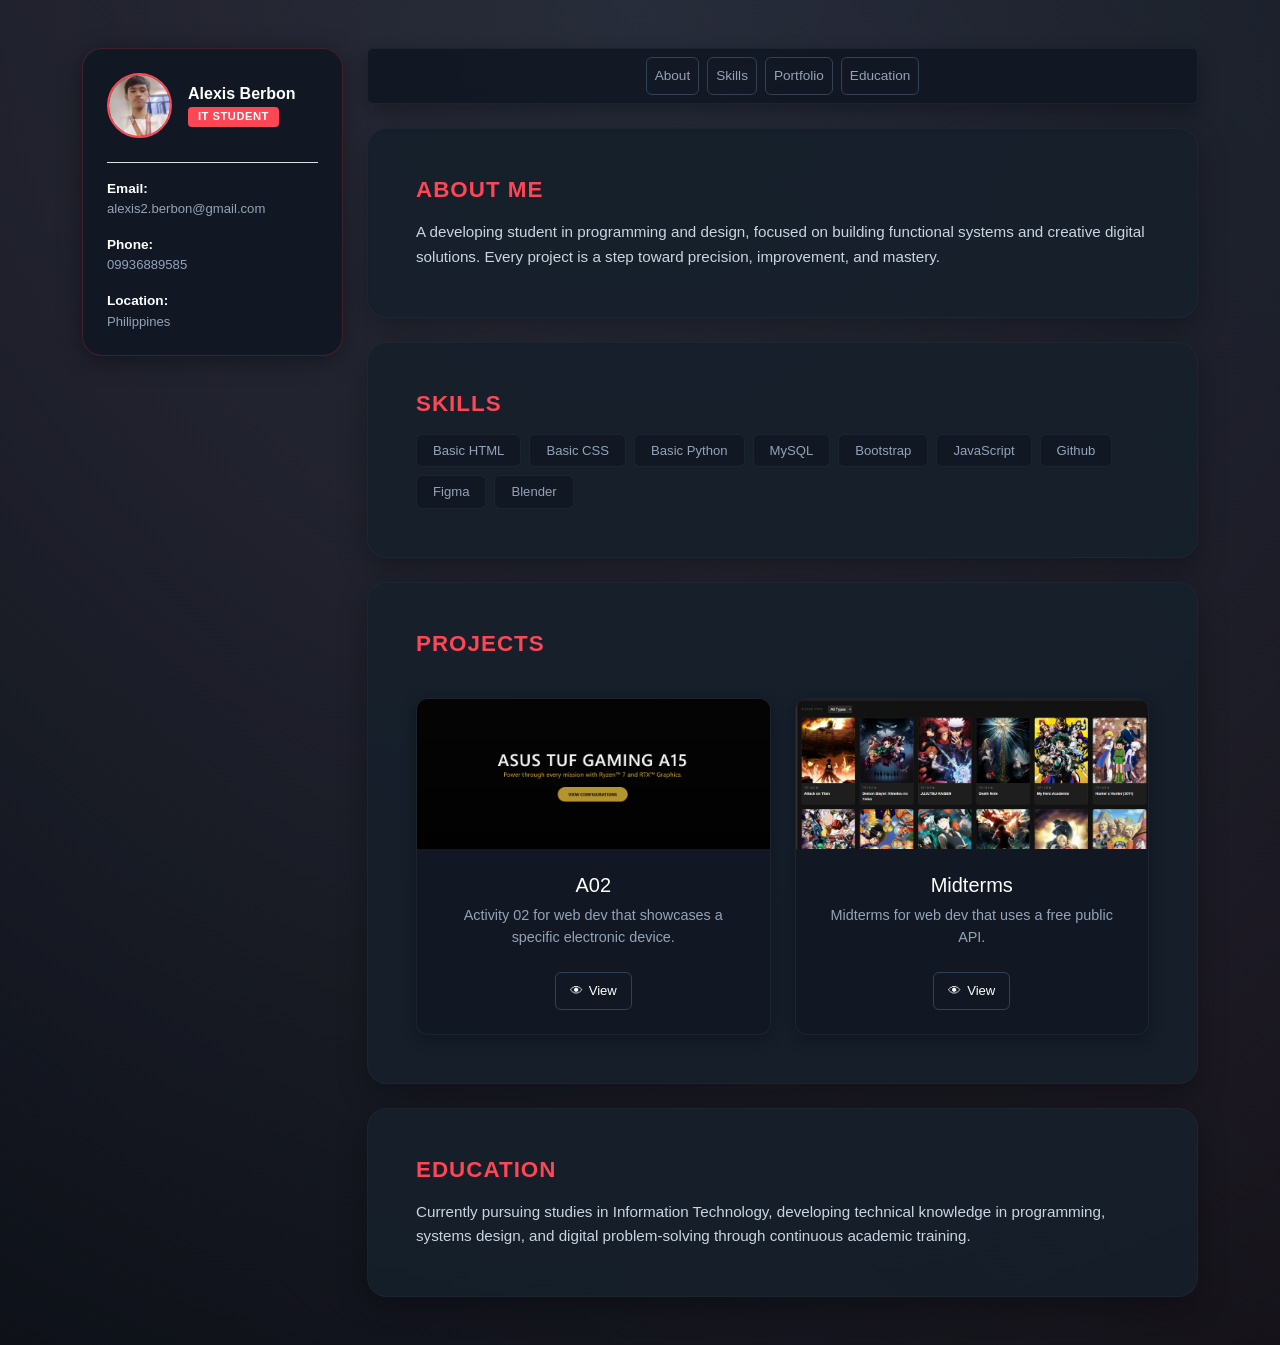
==== commit ba7d050e: "Update portfolio with navigation" ====
--- a/index.html
+++ b/index.html
@@ -1,15 +1,20 @@
 <!DOCTYPE html>
 <html lang="en">
+
 <head>
     <meta charset="UTF-8">
     <meta name="viewport" content="width=device-width, initial-scale=1">
     <title>Portfolio - Alexis Berbon</title>
 
-    <!-- Bootstrap 5 CSS CDN -->
-    <link href="https://cdn.jsdelivr.net/npm/bootstrap@5.3.3/dist/css/bootstrap.min.css" rel="stylesheet">
+    <link href="https://cdn.jsdelivr.net/npm/bootstrap@5.3.8/dist/css/bootstrap.min.css" rel="stylesheet"
+        integrity="sha384-sRIl4kxILFvY47J16cr9ZwB07vP4J8+LH7qKQnuqkuIAvNWLzeN8tE5YBujZqJLB" crossorigin="anonymous">
     <link rel="stylesheet" href="css/style.css">
 </head>
+
 <body>
+
+    <!-- Butterfly Background Effect Container -->
+    <div class="butterfly-bg" id="butterflyContainer"></div>
 
     <div class="bg-animation"></div>
 
@@ -28,7 +33,8 @@
                     </div>
 
                     <div class="contact-info border-top pt-3">
-                        <p class="mb-3"><strong>Email:</strong><br><a href="mailto:alexis2.berbon@gmail.com">alexis2.berbon@gmail.com</a></p>
+                        <p class="mb-3"><strong>Email:</strong><br><a
+                                href="mailto:alexis2.berbon@gmail.com">alexis2.berbon@gmail.com</a></p>
                         <p class="mb-3"><strong>Phone:</strong><br>09936889585</p>
                         <p class="mb-0"><strong>Location:</strong><br>Philippines</p>
                     </div>
@@ -38,10 +44,18 @@
             <!-- Main Content Column -->
             <div class="col-lg-9 col-12">
                 <main class="main-content d-flex flex-column gap-4">
+                    
+                    <!-- Centered Sticky Navigation Bar -->
+                    <div class="d-flex gap-2 position-sticky top-0 p-2 rounded justify-content-center" style="z-index: 1020;">
+                        <a href="#about-me" class="btn btn-outline-light p-2">About</a>
+                        <a href="#skills" class="btn btn-outline-light p-2">Skills</a>
+                        <a href="#portfolio" class="btn btn-outline-light p-2">Portfolio</a>
+                        <a href="#education" class="btn btn-outline-light p-2">Education</a>
+                    </div>
 
                     <!-- About Me -->
                     <section class="content-card p-4 p-md-5">
-                        <h2 class="h5 mb-3">About Me</h2>
+                        <h2 id="about-me" class="h5 mb-3">About Me</h2>
                         <p class="mb-0">
                             A developing student in programming and design,
                             focused on building functional systems and creative digital solutions.
@@ -51,18 +65,23 @@
 
                     <!-- Skills -->
                     <section class="content-card p-4 p-md-5">
-                        <h2 class="h5 mb-3">Skills</h2>
+                        <h2 id="skills" class="h5 mb-3">Skills</h2>
                         <div class="skills-container d-flex flex-wrap gap-2">
                             <span class="skill-tag">Basic HTML</span>
                             <span class="skill-tag">Basic CSS</span>
                             <span class="skill-tag">Basic Python</span>
                             <span class="skill-tag">MySQL</span>
+                            <span class="skill-tag">Bootstrap</span>
+                            <span class="skill-tag">JavaScript</span>
+                            <span class="skill-tag">Github</span>
+                            <span class="skill-tag">Figma</span>
+                            <span class="skill-tag">Blender</span>
                         </div>
                     </section>
 
                     <!-- Portfolio -->
                     <section class="content-card p-4 p-md-5">
-                        <h2 class="h5 mb-3">Portfolio</h2>
+                        <h2 id="portfolio" class="h5 mb-3">Projects</h2>
                         <div class="row g-4 mt-1">
 
                             <!-- Project A02 -->
@@ -87,7 +106,8 @@
                             <div class="col-md-6 col-12">
                                 <article class="project-card-v2 h-100 d-flex flex-column">
                                     <div class="project-preview-wrap">
-                                        <img src="content/anime.png" alt="Midterm Project Preview" class="project-preview-img">
+                                        <img src="content/anime.png" alt="Midterm Project Preview"
+                                            class="project-preview-img">
                                     </div>
                                     <div class="project-details-v2 p-4 text-center d-flex flex-column flex-grow-1">
                                         <h3 class="h5 text-white mb-2">Midterms</h3>
@@ -106,7 +126,7 @@
 
                     <!-- Education -->
                     <section class="content-card p-4 p-md-5">
-                        <h2 class="h5 mb-3">Education</h2>
+                        <h2 id="education" class="h5 mb-3">Education</h2>
                         <p class="mb-0">
                             Currently pursuing studies in Information Technology,
                             developing technical knowledge in programming,
@@ -120,7 +140,10 @@
         </div>
     </div>
 
-    <!-- Bootstrap 5 JS Bundle CDN -->
-    <script src="https://cdn.jsdelivr.net/npm/bootstrap@5.3.3/dist/js/bootstrap.bundle.min.js"></script>
+    <!-- Bootstrap JS Bundle -->
+    <script src="https://cdn.jsdelivr.net/npm/bootstrap@5.3.8/dist/js/bootstrap.bundle.min.js"
+        integrity="sha384-FKyoEForCGlyvwx9Hj09JcYn3nv7wiPVlz7YYwJrWVcXK/BmnVDxM+D2scQbITxI"
+        crossorigin="anonymous"></script>
 </body>
+
 </html>
--- a/css/style.css
+++ b/css/style.css
@@ -1,3 +1,8 @@
+/* Smooth scrolling for anchor links */
+html {
+    scroll-behavior: smooth;
+}
+
 /* Base Page & Background */
 body {
     margin: 0;
@@ -111,6 +116,30 @@
     color: #cbd5e1;
 }
 
+/* Sticky Navigation Bar Styling */
+.main-content .position-sticky {
+    background-color: rgba(17, 24, 35, 0.95) !important;
+    border: 1px solid rgba(255, 255, 255, 0.05);
+    backdrop-filter: blur(8px);
+    box-shadow: 0 8px 20px rgba(0, 0, 0, 0.3);
+}
+
+/* Navigation Buttons Theming */
+.main-content .position-sticky .btn-outline-light {
+    border-color: #334155;
+    color: #94a3b8;
+    font-size: 0.85rem;
+    font-weight: 500;
+    transition: all 0.2s ease;
+}
+
+.main-content .position-sticky .btn-outline-light:hover,
+.main-content .position-sticky .btn-outline-light:focus {
+    background-color: rgba(255, 70, 85, 0.15);
+    border-color: #ff4655;
+    color: #ffffff;
+}
+
 /* Skills Tags */
 .skill-tag {
     background-color: #111823;
@@ -167,4 +196,4 @@
     background-color: rgba(255, 255, 255, 0.05);
     border-color: #ff4655; 
     color: #ffffff;
-}+}
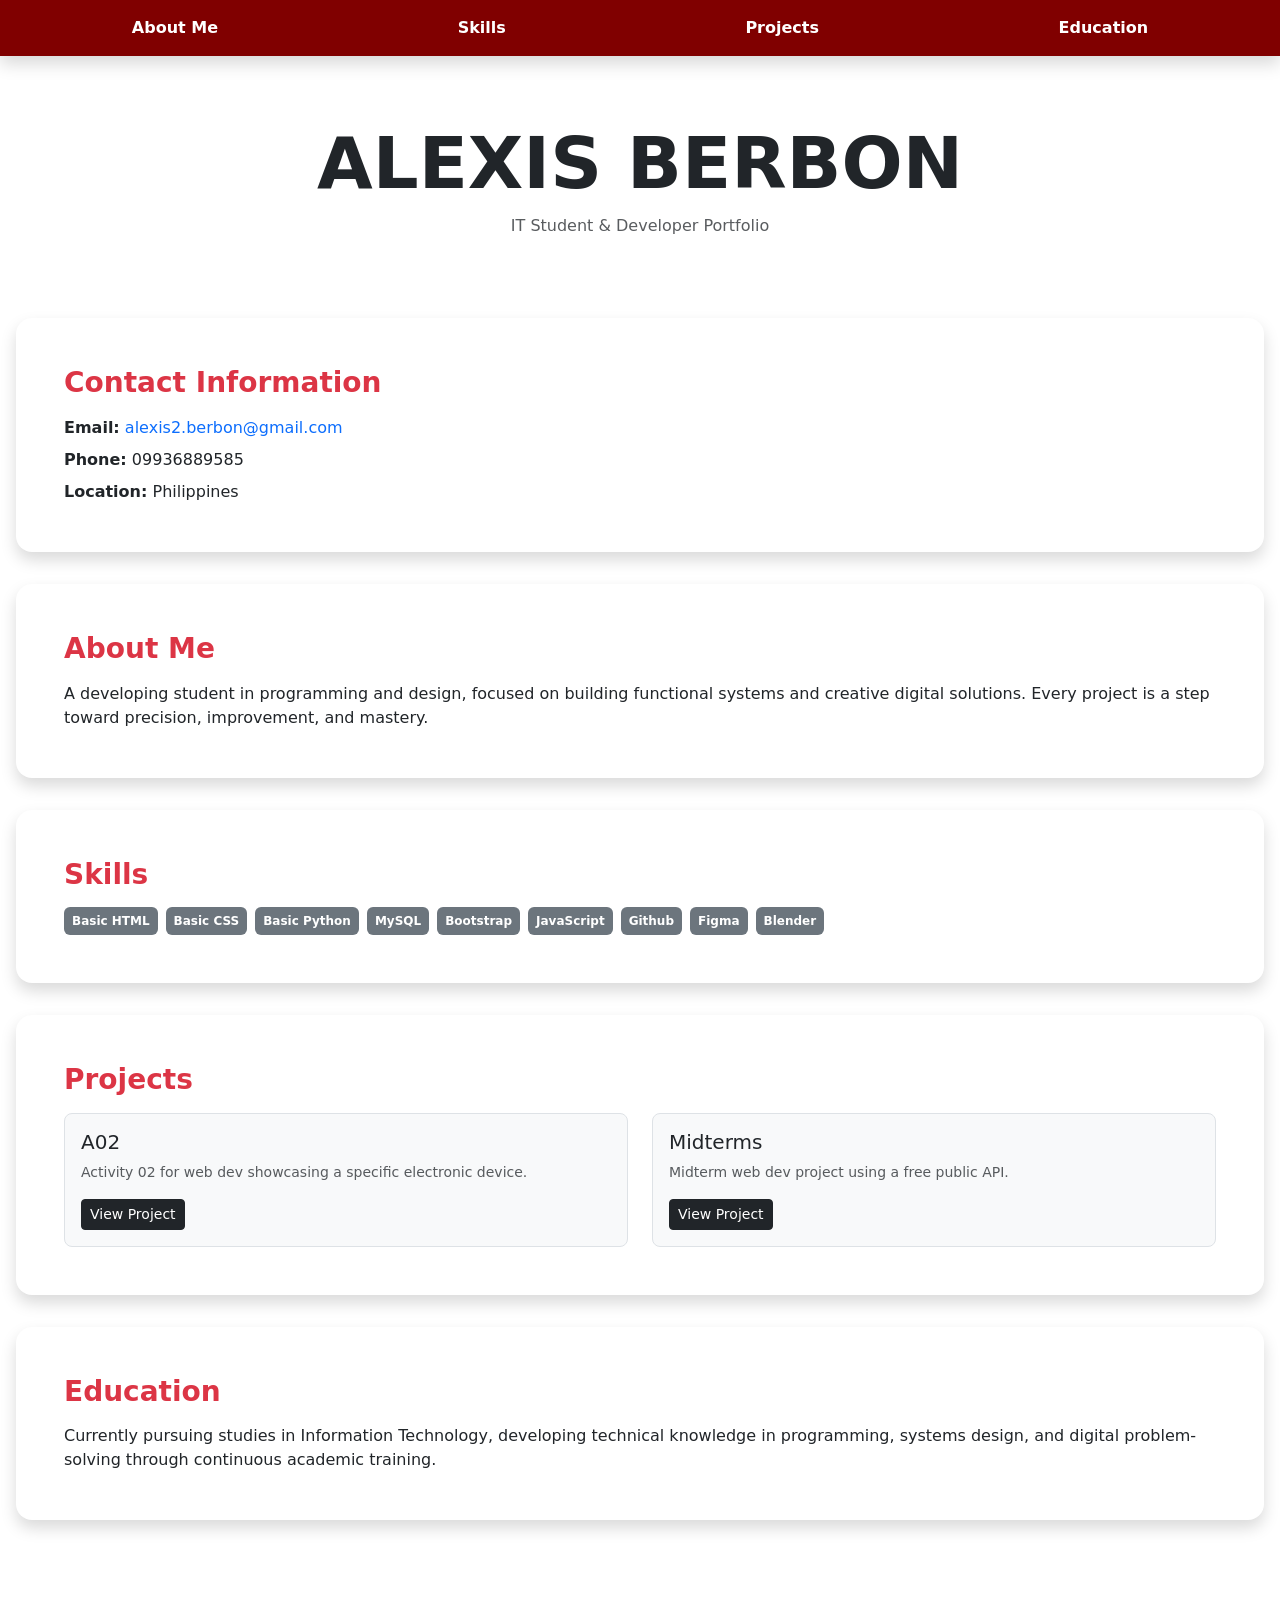
==== commit 26563702: "update" ====
--- a/index.html
+++ b/index.html
@@ -1,149 +1,146 @@
-<!DOCTYPE html>
+<!doctype html>
 <html lang="en">
 
 <head>
-    <meta charset="UTF-8">
-    <meta name="viewport" content="width=device-width, initial-scale=1">
-    <title>Portfolio - Alexis Berbon</title>
-
-    <link href="https://cdn.jsdelivr.net/npm/bootstrap@5.3.8/dist/css/bootstrap.min.css" rel="stylesheet"
-        integrity="sha384-sRIl4kxILFvY47J16cr9ZwB07vP4J8+LH7qKQnuqkuIAvNWLzeN8tE5YBujZqJLB" crossorigin="anonymous">
-    <link rel="stylesheet" href="css/style.css">
+  <meta charset="utf-8">
+  <meta name="viewport" content="width=device-width, initial-scale=1">
+  <title>Portfolio - Alexis Berbon</title>
+  <link href="https://cdn.jsdelivr.net/npm/bootstrap@5.3.8/dist/css/bootstrap.min.css" rel="stylesheet"
+    integrity="sha384-sRIl4kxILFvY47J16cr9ZwB07vP4J8+LH7qKQnuqkuIAvNWLzeN8tE5YBujZqJLB" crossorigin="anonymous">
+  <style>
+    * {
+      transition: 0.5s ease;
+    }
+    html {
+      scroll-behavior: smooth;
+    }
+  </style>
 </head>
 
 <body>
+  <!-- Desktop Navigation Bar (Top) -->
+  <div class="d-none d-md-block z-1 container-fluid position-fixed top-0 shadow" style="background-color: maroon;">
+    <div class="row">
+      <div class="col d-flex flex-row justify-content-around py-3 text-white fw-semibold">
+        <a href="#about-me" class="text-white text-decoration-none">About Me</a>
+        <a href="#skills" class="text-white text-decoration-none">Skills</a>
+        <a href="#portfolio" class="text-white text-decoration-none">Projects</a>
+        <a href="#education" class="text-white text-decoration-none">Education</a>
+      </div>
+    </div>
+  </div>
 
-    <!-- Butterfly Background Effect Container -->
-    <div class="butterfly-bg" id="butterflyContainer"></div>
+  <!-- Mobile Navigation Bar (Bottom) -->
+  <div class="d-md-none z-1 container-fluid position-fixed bottom-0 shadow-lg" style="background-color: maroon;">
+    <div class="row">
+      <div class="col d-flex flex-row justify-content-around py-3 text-white fw-semibold">
+        <a href="#about-me" class="text-white text-decoration-none small">About</a>
+        <a href="#skills" class="text-white text-decoration-none small">Skills</a>
+        <a href="#portfolio" class="text-white text-decoration-none small">Projects</a>
+        <a href="#education" class="text-white text-decoration-none small">Education</a>
+      </div>
+    </div>
+  </div>
 
-    <div class="bg-animation"></div>
+  <!-- Header Title -->
+  <div class="container">
+    <div class="row p-5 pb-md-0 mt-md-4">
+      <div class="col p-5 pb-md-0 text-center">
+        <div class="display-2 fw-bold text-uppercase">Alexis Berbon</div>
+        <p class="text-muted mt-2">IT Student & Developer Portfolio</p>
+      </div>
+    </div>
+  </div>
 
-    <div class="container py-5">
-        <div class="row g-4 align-items-start">
-
-            <!-- Sidebar / Header Column -->
-            <div class="col-lg-3 col-12">
-                <header class="profile-card p-4">
-                    <div class="profile-header-inline d-flex align-items-center gap-3 mb-4">
-                        <img src="content/profile.jpg" alt="Profile Picture" class="profile-pic">
-                        <div class="profile-title-area d-flex flex-column align-items-start">
-                            <h1 class="h6 mb-1 text-white fw-semibold">Alexis Berbon</h1>
-                            <span class="badge">IT Student</span>
-                        </div>
-                    </div>
-
-                    <div class="contact-info border-top pt-3">
-                        <p class="mb-3"><strong>Email:</strong><br><a
-                                href="mailto:alexis2.berbon@gmail.com">alexis2.berbon@gmail.com</a></p>
-                        <p class="mb-3"><strong>Phone:</strong><br>09936889585</p>
-                        <p class="mb-0"><strong>Location:</strong><br>Philippines</p>
-                    </div>
-                </header>
-            </div>
-
-            <!-- Main Content Column -->
-            <div class="col-lg-9 col-12">
-                <main class="main-content d-flex flex-column gap-4">
-                    
-                    <!-- Centered Sticky Navigation Bar -->
-                    <div class="d-flex gap-2 position-sticky top-0 p-2 rounded justify-content-center" style="z-index: 1020;">
-                        <a href="#about-me" class="btn btn-outline-light p-2">About</a>
-                        <a href="#skills" class="btn btn-outline-light p-2">Skills</a>
-                        <a href="#portfolio" class="btn btn-outline-light p-2">Portfolio</a>
-                        <a href="#education" class="btn btn-outline-light p-2">Education</a>
-                    </div>
-
-                    <!-- About Me -->
-                    <section class="content-card p-4 p-md-5">
-                        <h2 id="about-me" class="h5 mb-3">About Me</h2>
-                        <p class="mb-0">
-                            A developing student in programming and design,
-                            focused on building functional systems and creative digital solutions.
-                            Every project is a step toward precision, improvement, and mastery.
-                        </p>
-                    </section>
-
-                    <!-- Skills -->
-                    <section class="content-card p-4 p-md-5">
-                        <h2 id="skills" class="h5 mb-3">Skills</h2>
-                        <div class="skills-container d-flex flex-wrap gap-2">
-                            <span class="skill-tag">Basic HTML</span>
-                            <span class="skill-tag">Basic CSS</span>
-                            <span class="skill-tag">Basic Python</span>
-                            <span class="skill-tag">MySQL</span>
-                            <span class="skill-tag">Bootstrap</span>
-                            <span class="skill-tag">JavaScript</span>
-                            <span class="skill-tag">Github</span>
-                            <span class="skill-tag">Figma</span>
-                            <span class="skill-tag">Blender</span>
-                        </div>
-                    </section>
-
-                    <!-- Portfolio -->
-                    <section class="content-card p-4 p-md-5">
-                        <h2 id="portfolio" class="h5 mb-3">Projects</h2>
-                        <div class="row g-4 mt-1">
-
-                            <!-- Project A02 -->
-                            <div class="col-md-6 col-12">
-                                <article class="project-card-v2 h-100 d-flex flex-column">
-                                    <div class="project-preview-wrap">
-                                        <img src="content/tuf-banner.png" alt="A02 Preview" class="project-preview-img">
-                                    </div>
-                                    <div class="project-details-v2 p-4 text-center d-flex flex-column flex-grow-1">
-                                        <h3 class="h5 text-white mb-2">A02</h3>
-                                        <p class="mb-4">Activity 02 for web dev that showcases a specific electronic device.</p>
-                                        <div class="project-actions-v2 mt-auto">
-                                            <a href="A02/index.html" class="action-btn-v2">
-                                                <span>👁</span> View
-                                            </a>
-                                        </div>
-                                    </div>
-                                </article>
-                            </div>
-
-                            <!-- Project Midterms -->
-                            <div class="col-md-6 col-12">
-                                <article class="project-card-v2 h-100 d-flex flex-column">
-                                    <div class="project-preview-wrap">
-                                        <img src="content/anime.png" alt="Midterm Project Preview"
-                                            class="project-preview-img">
-                                    </div>
-                                    <div class="project-details-v2 p-4 text-center d-flex flex-column flex-grow-1">
-                                        <h3 class="h5 text-white mb-2">Midterms</h3>
-                                        <p class="mb-4">Midterms for web dev that uses a free public API.</p>
-                                        <div class="project-actions-v2 mt-auto">
-                                            <a href="Midterm/index.html" class="action-btn-v2">
-                                                <span>👁</span> View
-                                            </a>
-                                        </div>
-                                    </div>
-                                </article>
-                            </div>
-
-                        </div>
-                    </section>
-
-                    <!-- Education -->
-                    <section class="content-card p-4 p-md-5">
-                        <h2 id="education" class="h5 mb-3">Education</h2>
-                        <p class="mb-0">
-                            Currently pursuing studies in Information Technology,
-                            developing technical knowledge in programming,
-                            systems design, and digital problem-solving through continuous academic training.
-                        </p>
-                    </section>
-
-                </main>
-            </div>
-
+  <!-- Main Content Sections -->
+  <div class="container-fluid mt-md-5 mb-5 pb-5">
+    
+    <!-- Profile / Contact Info Card -->
+    <div class="row px-0">
+      <div class="col px-0">
+        <div class="card shadow mx-0 mx-md-3 my-3 p-4 p-md-5 rounded-4 border-0">
+          <h3 class="text-danger fw-bold mb-3">Contact Information</h3>
+          <p class="mb-2"><strong>Email:</strong> <a href="mailto:alexis2.berbon@gmail.com" class="text-decoration-none">alexis2.berbon@gmail.com</a></p>
+          <p class="mb-2"><strong>Phone:</strong> 09936889585</p>
+          <p class="mb-0"><strong>Location:</strong> Philippines</p>
         </div>
+      </div>
     </div>
 
-    <!-- Bootstrap JS Bundle -->
-    <script src="https://cdn.jsdelivr.net/npm/bootstrap@5.3.8/dist/js/bootstrap.bundle.min.js"
-        integrity="sha384-FKyoEForCGlyvwx9Hj09JcYn3nv7wiPVlz7YYwJrWVcXK/BmnVDxM+D2scQbITxI"
-        crossorigin="anonymous"></script>
+    <!-- About Me Card -->
+    <div class="row px-0">
+      <div class="col px-0">
+        <div class="card shadow mx-0 mx-md-3 my-3 p-4 p-md-5 rounded-4 border-0">
+          <h3 id="about-me" class="text-danger fw-bold mb-3">About Me</h3>
+          <p class="mb-0">
+            A developing student in programming and design, focused on building functional systems and creative digital solutions. Every project is a step toward precision, improvement, and mastery.
+          </p>
+        </div>
+      </div>
+    </div>
+
+    <!-- Skills Card -->
+    <div class="row px-0">
+      <div class="col px-0">
+        <div class="card shadow mx-0 mx-md-3 my-3 p-4 p-md-5 rounded-4 border-0">
+          <h3 id="skills" class="text-danger fw-bold mb-3">Skills</h3>
+          <div class="d-flex flex-wrap gap-2">
+            <span class="badge bg-secondary p-2">Basic HTML</span>
+            <span class="badge bg-secondary p-2">Basic CSS</span>
+            <span class="badge bg-secondary p-2">Basic Python</span>
+            <span class="badge bg-secondary p-2">MySQL</span>
+            <span class="badge bg-secondary p-2">Bootstrap</span>
+            <span class="badge bg-secondary p-2">JavaScript</span>
+            <span class="badge bg-secondary p-2">Github</span>
+            <span class="badge bg-secondary p-2">Figma</span>
+            <span class="badge bg-secondary p-2">Blender</span>
+          </div>
+        </div>
+      </div>
+    </div>
+
+    <!-- Portfolio / Projects Cards -->
+    <div class="row px-0">
+      <div class="col px-0">
+        <div class="card shadow mx-0 mx-md-3 my-3 p-4 p-md-5 rounded-4 border-0">
+          <h3 id="portfolio" class="text-danger fw-bold mb-3">Projects</h3>
+          <div class="row g-4">
+            <div class="col-md-6">
+              <div class="p-3 border rounded-3 bg-light">
+                <h5>A02</h5>
+                <p class="text-muted small">Activity 02 for web dev showcasing a specific electronic device.</p>
+                <a href="A02/index.html" class="btn btn-sm btn-dark">View Project</a>
+              </div>
+            </div>
+            <div class="col-md-6">
+              <div class="p-3 border rounded-3 bg-light">
+                <h5>Midterms</h5>
+                <p class="text-muted small">Midterm web dev project using a free public API.</p>
+                <a href="Midterm/index.html" class="btn btn-sm btn-dark">View Project</a>
+              </div>
+            </div>
+          </div>
+        </div>
+      </div>
+    </div>
+
+    <!-- Education Card -->
+    <div class="row px-0">
+      <div class="col px-0">
+        <div class="card shadow mx-0 mx-md-3 my-3 p-4 p-md-5 rounded-4 border-0">
+          <h3 id="education" class="text-danger fw-bold mb-3">Education</h3>
+          <p class="mb-0">
+            Currently pursuing studies in Information Technology, developing technical knowledge in programming, systems design, and digital problem-solving through continuous academic training.
+          </p>
+        </div>
+      </div>
+    </div>
+
+  </div>
+
+  <script src="https://cdn.jsdelivr.net/npm/bootstrap@5.3.8/dist/js/bootstrap.bundle.min.js"
+    integrity="sha384-FKyoEForCGlyvwx9Hj09JcYn3nv7wiPVlz7YYwJrWVcXK/BmnVDxM+D2scQbITxI"
+    crossorigin="anonymous"></script>
 </body>
 
 </html>
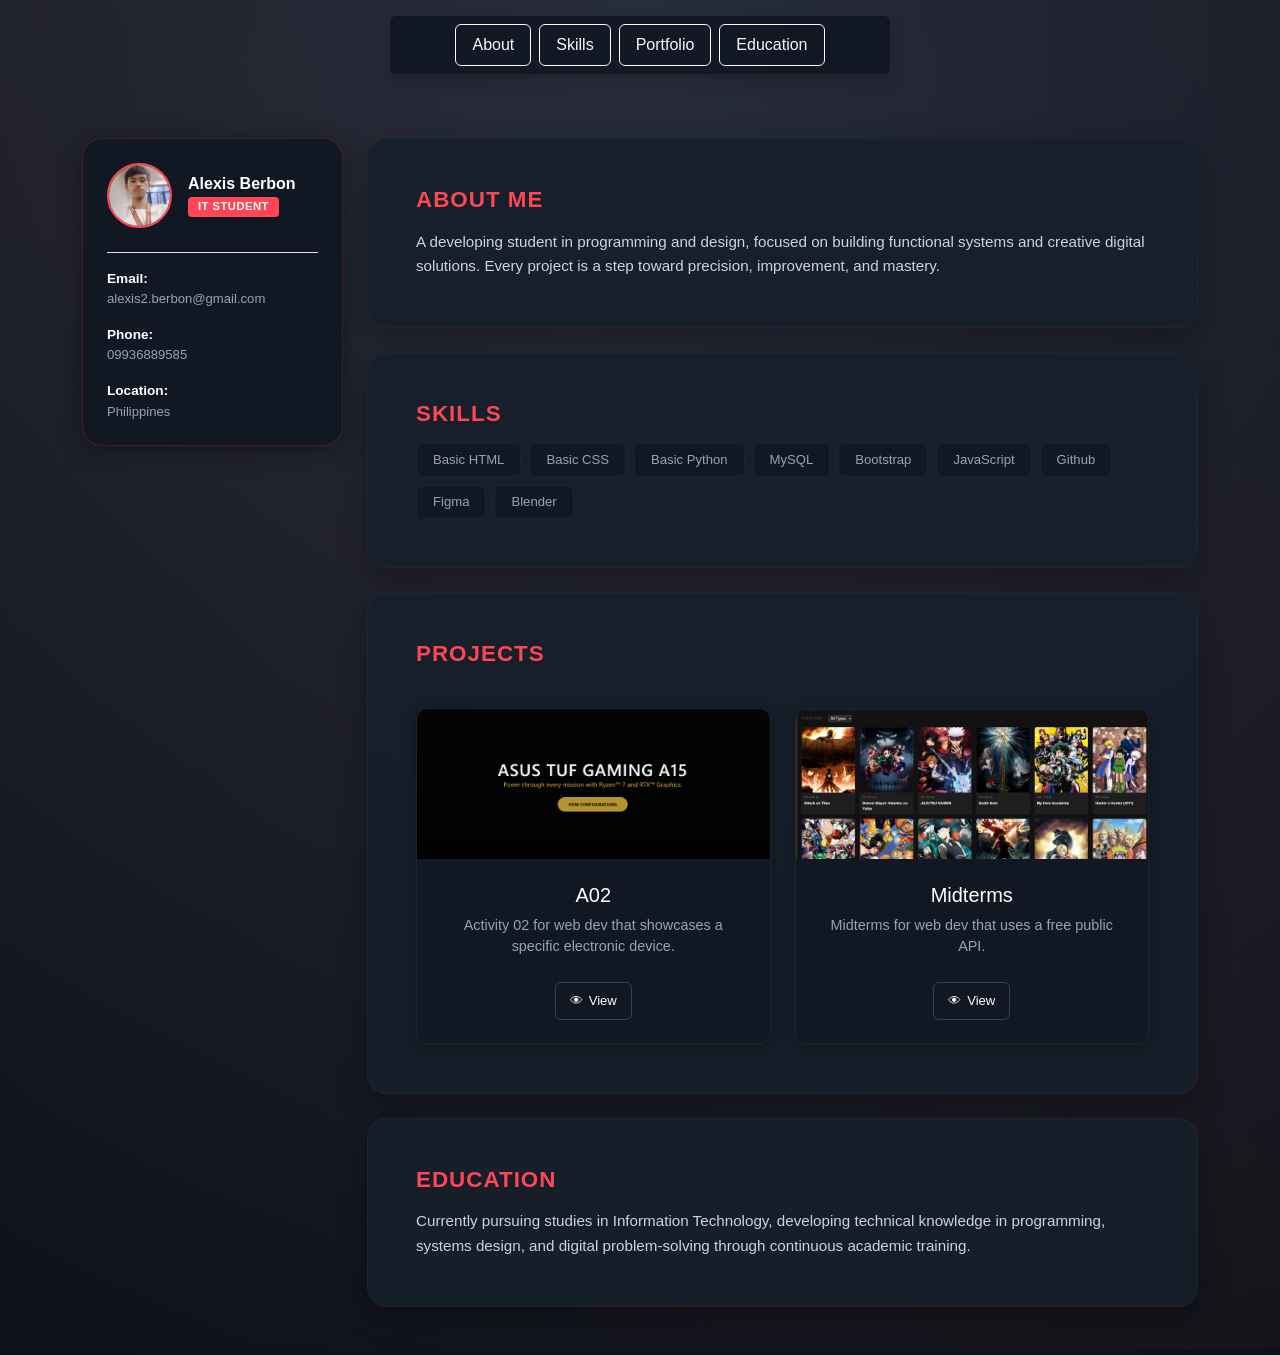
==== commit bee1a423: "update" ====
--- a/index.html
+++ b/index.html
@@ -1,146 +1,154 @@
-<!doctype html>
+<!DOCTYPE html>
 <html lang="en">
 
 <head>
-  <meta charset="utf-8">
-  <meta name="viewport" content="width=device-width, initial-scale=1">
-  <title>Portfolio - Alexis Berbon</title>
-  <link href="https://cdn.jsdelivr.net/npm/bootstrap@5.3.8/dist/css/bootstrap.min.css" rel="stylesheet"
-    integrity="sha384-sRIl4kxILFvY47J16cr9ZwB07vP4J8+LH7qKQnuqkuIAvNWLzeN8tE5YBujZqJLB" crossorigin="anonymous">
-  <style>
-    * {
-      transition: 0.5s ease;
-    }
-    html {
-      scroll-behavior: smooth;
-    }
-  </style>
+    <meta charset="UTF-8">
+    <meta name="viewport" content="width=device-width, initial-scale=1">
+    <title>Portfolio - Alexis Berbon</title>
+
+    <link href="https://cdn.jsdelivr.net/npm/bootstrap@5.3.8/dist/css/bootstrap.min.css" rel="stylesheet"
+        integrity="sha384-sRIl4kxILFvY47J16cr9ZwB07vP4J8+LH7qKQnuqkuIAvNWLzeN8tE5YBujZqJLB" crossorigin="anonymous">
+    <link rel="stylesheet" href="css/style.css">
 </head>
 
 <body>
-  <!-- Desktop Navigation Bar (Top) -->
-  <div class="d-none d-md-block z-1 container-fluid position-fixed top-0 shadow" style="background-color: maroon;">
-    <div class="row">
-      <div class="col d-flex flex-row justify-content-around py-3 text-white fw-semibold">
-        <a href="#about-me" class="text-white text-decoration-none">About Me</a>
-        <a href="#skills" class="text-white text-decoration-none">Skills</a>
-        <a href="#portfolio" class="text-white text-decoration-none">Projects</a>
-        <a href="#education" class="text-white text-decoration-none">Education</a>
-      </div>
-    </div>
-  </div>
 
-  <!-- Mobile Navigation Bar (Bottom) -->
-  <div class="d-md-none z-1 container-fluid position-fixed bottom-0 shadow-lg" style="background-color: maroon;">
-    <div class="row">
-      <div class="col d-flex flex-row justify-content-around py-3 text-white fw-semibold">
-        <a href="#about-me" class="text-white text-decoration-none small">About</a>
-        <a href="#skills" class="text-white text-decoration-none small">Skills</a>
-        <a href="#portfolio" class="text-white text-decoration-none small">Projects</a>
-        <a href="#education" class="text-white text-decoration-none small">Education</a>
-      </div>
-    </div>
-  </div>
+    <div class="bg-animation"></div>
 
-  <!-- Header Title -->
-  <div class="container">
-    <div class="row p-5 pb-md-0 mt-md-4">
-      <div class="col p-5 pb-md-0 text-center">
-        <div class="display-2 fw-bold text-uppercase">Alexis Berbon</div>
-        <p class="text-muted mt-2">IT Student & Developer Portfolio</p>
-      </div>
-    </div>
-  </div>
-
-  <!-- Main Content Sections -->
-  <div class="container-fluid mt-md-5 mb-5 pb-5">
-    
-    <!-- Profile / Contact Info Card -->
-    <div class="row px-0">
-      <div class="col px-0">
-        <div class="card shadow mx-0 mx-md-3 my-3 p-4 p-md-5 rounded-4 border-0">
-          <h3 class="text-danger fw-bold mb-3">Contact Information</h3>
-          <p class="mb-2"><strong>Email:</strong> <a href="mailto:alexis2.berbon@gmail.com" class="text-decoration-none">alexis2.berbon@gmail.com</a></p>
-          <p class="mb-2"><strong>Phone:</strong> 09936889585</p>
-          <p class="mb-0"><strong>Location:</strong> Philippines</p>
-        </div>
-      </div>
+    <!-- Desktop Navigation Bar (Top) -->
+    <div class="d-none d-md-flex justify-content-center gap-2 position-sticky top-0 p-2 rounded shadow bg-dark mx-auto my-3" style="z-index: 1020; max-width: 500px; background-color: rgba(17, 24, 35, 0.95) !important;">
+        <a href="#about-me" class="btn btn-outline-light px-3 py-2">About</a>
+        <a href="#skills" class="btn btn-outline-light px-3 py-2">Skills</a>
+        <a href="#portfolio" class="btn btn-outline-light px-3 py-2">Portfolio</a>
+        <a href="#education" class="btn btn-outline-light px-3 py-2">Education</a>
     </div>
 
-    <!-- About Me Card -->
-    <div class="row px-0">
-      <div class="col px-0">
-        <div class="card shadow mx-0 mx-md-3 my-3 p-4 p-md-5 rounded-4 border-0">
-          <h3 id="about-me" class="text-danger fw-bold mb-3">About Me</h3>
-          <p class="mb-0">
-            A developing student in programming and design, focused on building functional systems and creative digital solutions. Every project is a step toward precision, improvement, and mastery.
-          </p>
-        </div>
-      </div>
+    <!-- Mobile Navigation Bar (Bottom) -->
+    <div class="d-flex d-md-none justify-content-center gap-2 position-fixed bottom-0 start-50 translate-middle-x p-2 rounded shadow bg-dark mb-3 w-75" style="z-index: 1050; max-width: 400px; background-color: rgba(17, 24, 35, 0.95) !important;">
+        <a href="#about-me" class="btn btn-outline-light px-2 py-1 flex-fill text-center" style="font-size: 0.75rem;">About</a>
+        <a href="#skills" class="btn btn-outline-light px-2 py-1 flex-fill text-center" style="font-size: 0.75rem;">Skills</a>
+        <a href="#portfolio" class="btn btn-outline-light px-2 py-1 flex-fill text-center" style="font-size: 0.75rem;">Portfolio</a>
+        <a href="#education" class="btn btn-outline-light px-2 py-1 flex-fill text-center" style="font-size: 0.75rem;">Education</a>
     </div>
 
-    <!-- Skills Card -->
-    <div class="row px-0">
-      <div class="col px-0">
-        <div class="card shadow mx-0 mx-md-3 my-3 p-4 p-md-5 rounded-4 border-0">
-          <h3 id="skills" class="text-danger fw-bold mb-3">Skills</h3>
-          <div class="d-flex flex-wrap gap-2">
-            <span class="badge bg-secondary p-2">Basic HTML</span>
-            <span class="badge bg-secondary p-2">Basic CSS</span>
-            <span class="badge bg-secondary p-2">Basic Python</span>
-            <span class="badge bg-secondary p-2">MySQL</span>
-            <span class="badge bg-secondary p-2">Bootstrap</span>
-            <span class="badge bg-secondary p-2">JavaScript</span>
-            <span class="badge bg-secondary p-2">Github</span>
-            <span class="badge bg-secondary p-2">Figma</span>
-            <span class="badge bg-secondary p-2">Blender</span>
-          </div>
+    <div class="container py-5">
+        <div class="row g-4 align-items-start">
+
+            <!-- Sidebar / Header Column -->
+            <div class="col-lg-3 col-12">
+                <header class="profile-card p-4">
+                    <div class="profile-header-inline d-flex align-items-center gap-3 mb-4">
+                        <img src="content/profile.jpg" alt="Profile Picture" class="profile-pic">
+                        <div class="profile-title-area d-flex flex-column align-items-start">
+                            <h1 class="h6 mb-1 text-white fw-semibold">Alexis Berbon</h1>
+                            <span class="badge">IT Student</span>
+                        </div>
+                    </div>
+
+                    <div class="contact-info border-top pt-3">
+                        <p class="mb-3"><strong>Email:</strong><br><a
+                                href="mailto:alexis2.berbon@gmail.com">alexis2.berbon@gmail.com</a></p>
+                        <p class="mb-3"><strong>Phone:</strong><br>09936889585</p>
+                        <p class="mb-0"><strong>Location:</strong><br>Philippines</p>
+                    </div>
+                </header>
+            </div>
+
+            <!-- Main Content Column -->
+            <div class="col-lg-9 col-12">
+                <main class="main-content d-flex flex-column gap-4">
+
+                    <!-- About Me -->
+                    <section class="content-card p-4 p-md-5">
+                        <h2 id="about-me" class="h5 mb-3">About Me</h2>
+                        <p class="mb-0">
+                            A developing student in programming and design,
+                            focused on building functional systems and creative digital solutions.
+                            Every project is a step toward precision, improvement, and mastery.
+                        </p>
+                    </section>
+
+                    <!-- Skills -->
+                    <section class="content-card p-4 p-md-5">
+                        <h2 id="skills" class="h5 mb-3">Skills</h2>
+                        <div class="skills-container d-flex flex-wrap gap-2">
+                            <span class="skill-tag">Basic HTML</span>
+                            <span class="skill-tag">Basic CSS</span>
+                            <span class="skill-tag">Basic Python</span>
+                            <span class="skill-tag">MySQL</span>
+                            <span class="skill-tag">Bootstrap</span>
+                            <span class="skill-tag">JavaScript</span>
+                            <span class="skill-tag">Github</span>
+                            <span class="skill-tag">Figma</span>
+                            <span class="skill-tag">Blender</span>
+                        </div>
+                    </section>
+
+                    <!-- Portfolio -->
+                    <section class="content-card p-4 p-md-5">
+                        <h2 id="portfolio" class="h5 mb-3">Projects</h2>
+                        <div class="row g-4 mt-1">
+
+                            <!-- Project A02 -->
+                            <div class="col-md-6 col-12">
+                                <article class="project-card-v2 h-100 d-flex flex-column">
+                                    <div class="project-preview-wrap">
+                                        <img src="content/tuf-banner.png" alt="A02 Preview" class="project-preview-img">
+                                    </div>
+                                    <div class="project-details-v2 p-4 text-center d-flex flex-column flex-grow-1">
+                                        <h3 class="h5 text-white mb-2">A02</h3>
+                                        <p class="mb-4">Activity 02 for web dev that showcases a specific electronic device.</p>
+                                        <div class="project-actions-v2 mt-auto">
+                                            <a href="A02/index.html" class="action-btn-v2">
+                                                <span>👁</span> View
+                                            </a>
+                                        </div>
+                                    </div>
+                                </article>
+                            </div>
+
+                            <!-- Project Midterms -->
+                            <div class="col-md-6 col-12">
+                                <article class="project-card-v2 h-100 d-flex flex-column">
+                                    <div class="project-preview-wrap">
+                                        <img src="content/anime.png" alt="Midterm Project Preview"
+                                            class="project-preview-img">
+                                    </div>
+                                    <div class="project-details-v2 p-4 text-center d-flex flex-column flex-grow-1">
+                                        <h3 class="h5 text-white mb-2">Midterms</h3>
+                                        <p class="mb-4">Midterms for web dev that uses a free public API.</p>
+                                        <div class="project-actions-v2 mt-auto">
+                                            <a href="Midterm/index.html" class="action-btn-v2">
+                                                <span>👁</span> View
+                                            </a>
+                                        </div>
+                                    </div>
+                                </article>
+                            </div>
+
+                        </div>
+                    </section>
+
+                    <!-- Education -->
+                    <section class="content-card p-4 p-md-5">
+                        <h2 id="education" class="h5 mb-3">Education</h2>
+                        <p class="mb-0">
+                            Currently pursuing studies in Information Technology,
+                            developing technical knowledge in programming,
+                            systems design, and digital problem-solving through continuous academic training.
+                        </p>
+                    </section>
+
+                </main>
+            </div>
+
         </div>
-      </div>
     </div>
 
-    <!-- Portfolio / Projects Cards -->
-    <div class="row px-0">
-      <div class="col px-0">
-        <div class="card shadow mx-0 mx-md-3 my-3 p-4 p-md-5 rounded-4 border-0">
-          <h3 id="portfolio" class="text-danger fw-bold mb-3">Projects</h3>
-          <div class="row g-4">
-            <div class="col-md-6">
-              <div class="p-3 border rounded-3 bg-light">
-                <h5>A02</h5>
-                <p class="text-muted small">Activity 02 for web dev showcasing a specific electronic device.</p>
-                <a href="A02/index.html" class="btn btn-sm btn-dark">View Project</a>
-              </div>
-            </div>
-            <div class="col-md-6">
-              <div class="p-3 border rounded-3 bg-light">
-                <h5>Midterms</h5>
-                <p class="text-muted small">Midterm web dev project using a free public API.</p>
-                <a href="Midterm/index.html" class="btn btn-sm btn-dark">View Project</a>
-              </div>
-            </div>
-          </div>
-        </div>
-      </div>
-    </div>
-
-    <!-- Education Card -->
-    <div class="row px-0">
-      <div class="col px-0">
-        <div class="card shadow mx-0 mx-md-3 my-3 p-4 p-md-5 rounded-4 border-0">
-          <h3 id="education" class="text-danger fw-bold mb-3">Education</h3>
-          <p class="mb-0">
-            Currently pursuing studies in Information Technology, developing technical knowledge in programming, systems design, and digital problem-solving through continuous academic training.
-          </p>
-        </div>
-      </div>
-    </div>
-
-  </div>
-
-  <script src="https://cdn.jsdelivr.net/npm/bootstrap@5.3.8/dist/js/bootstrap.bundle.min.js"
-    integrity="sha384-FKyoEForCGlyvwx9Hj09JcYn3nv7wiPVlz7YYwJrWVcXK/BmnVDxM+D2scQbITxI"
-    crossorigin="anonymous"></script>
+    <!-- Bootstrap JS Bundle -->
+    <script src="https://cdn.jsdelivr.net/npm/bootstrap@5.3.8/dist/js/bootstrap.bundle.min.js"
+        integrity="sha384-FKyoEForCGlyvwx9Hj09JcYn3nv7wiPVlz7YYwJrWVcXK/BmnVDxM+D2scQbITxI"
+        crossorigin="anonymous"></script>
 </body>
 
 </html>
--- a/css/style.css
+++ b/css/style.css
@@ -0,0 +1,199 @@
+/* Smooth scrolling for anchor links */
+html {
+    scroll-behavior: smooth;
+}
+
+/* Base Page & Background */
+body {
+    margin: 0;
+    background: radial-gradient(circle at top, #1f2c3a, #0b1118); 
+    font-family: -apple-system, BlinkMacSystemFont, "Segoe UI", Roboto, Helvetica, Arial, sans-serif;
+    color: #cbd5e1;
+    min-height: 100vh;
+    box-sizing: border-box;
+    position: relative;
+}
+
+/* Animated Background Glow Layer */
+.bg-animation {
+    position: fixed;
+    top: -50%;
+    left: -50%;
+    width: 200%;
+    height: 200%;
+    background: linear-gradient(
+        45deg,
+        transparent,
+        rgba(255, 70, 85, 0.05),
+        transparent
+    );
+    animation: bgmove 15s linear infinite;
+    z-index: -1;
+    pointer-events: none;
+}
+
+@keyframes bgmove {
+    0% { transform: rotate(0deg); }
+    100% { transform: rotate(360deg); }
+}
+
+/* Left Sidebar Box */
+.profile-card {
+    background-color: #111823;
+    color: white;
+    border-radius: 20px;
+    border: 1px solid rgba(255, 70, 85, 0.2);
+    box-shadow: 0 4px 25px rgba(0, 0, 0, 0.4);
+    box-sizing: border-box;
+    position: sticky;
+    top: 40px;
+}
+
+.profile-pic {
+    width: 65px;
+    height: 65px;
+    border-radius: 50%;
+    object-fit: cover;
+    border: 2px solid #ff4655;
+    background-color: #1e293b;
+    flex-shrink: 0;
+}
+
+.badge {
+    background-color: #ff4655;
+    color: white;
+    font-size: 0.7rem;
+    padding: 4px 10px;
+    border-radius: 4px;
+    font-weight: 600;
+    text-transform: uppercase;
+    letter-spacing: 0.5px;
+}
+
+.contact-info {
+    border-top: 1px solid rgba(255, 255, 255, 0.08);
+}
+
+.contact-info p {
+    font-size: 0.82rem;
+    line-height: 1.5;
+    color: #94a3b8;
+}
+
+.contact-info strong {
+    color: #ffffff;
+    font-size: 0.85rem;
+}
+
+.contact-info a {
+    color: #94a3b8;
+    text-decoration: none;
+}
+
+.contact-info a:hover {
+    color: #ff4655;
+}
+
+/* Main Content Cards */
+.content-card {
+    background-color: rgba(22, 32, 43, 0.9);
+    border-radius: 20px;
+    border: 1px solid rgba(255, 255, 255, 0.03);
+    box-shadow: 0 10px 30px rgba(0, 0, 0, 0.3);
+}
+
+.content-card h2 {
+    color: #ff4655;
+    font-size: 1.4rem;
+    text-transform: uppercase;
+    font-weight: 700;
+    letter-spacing: 1px;
+}
+
+.content-card p {
+    font-size: 0.95rem;
+    line-height: 1.6;
+    color: #cbd5e1;
+}
+
+/* Sticky Navigation Bar Styling */
+.main-content .position-sticky {
+    background-color: rgba(17, 24, 35, 0.95) !important;
+    border: 1px solid rgba(255, 255, 255, 0.05);
+    backdrop-filter: blur(8px);
+    box-shadow: 0 8px 20px rgba(0, 0, 0, 0.3);
+}
+
+/* Navigation Buttons Theming */
+.main-content .position-sticky .btn-outline-light {
+    border-color: #334155;
+    color: #94a3b8;
+    font-size: 0.85rem;
+    font-weight: 500;
+    transition: all 0.2s ease;
+}
+
+.main-content .position-sticky .btn-outline-light:hover,
+.main-content .position-sticky .btn-outline-light:focus {
+    background-color: rgba(255, 70, 85, 0.15);
+    border-color: #ff4655;
+    color: #ffffff;
+}
+
+/* Skills Tags */
+.skill-tag {
+    background-color: #111823;
+    color: #94a3b8;
+    border: 1px solid rgba(255, 255, 255, 0.05);
+    font-size: 0.82rem;
+    padding: 6px 16px;
+    border-radius: 6px;
+    font-weight: 500;
+}
+
+/* Project Cards */
+.project-card-v2 {
+    background-color: #111823;
+    border-radius: 12px;
+    overflow: hidden;
+    border: 1px solid rgba(255, 255, 255, 0.05);
+    box-shadow: 0 4px 15px rgba(0, 0, 0, 0.3);
+}
+
+.project-preview-wrap {
+    width: 100%;
+    height: 150px;
+    overflow: hidden;
+}
+
+.project-preview-img {
+    width: 100%;
+    height: 100%;
+    object-fit: cover;
+}
+
+.project-details-v2 p {
+    font-size: 0.9rem;
+    color: #94a3b8;
+    line-height: 1.5;
+}
+
+.action-btn-v2 {
+    display: inline-flex;
+    align-items: center;
+    gap: 6px;
+    text-decoration: none;
+    font-size: 0.82rem;
+    font-weight: 500;
+    color: #ffffff;
+    border: 1px solid #334155;
+    padding: 8px 14px;
+    border-radius: 6px;
+    transition: background-color 0.2s, border-color 0.2s;
+}
+
+.action-btn-v2:hover {
+    background-color: rgba(255, 255, 255, 0.05);
+    border-color: #ff4655; 
+    color: #ffffff;
+}
